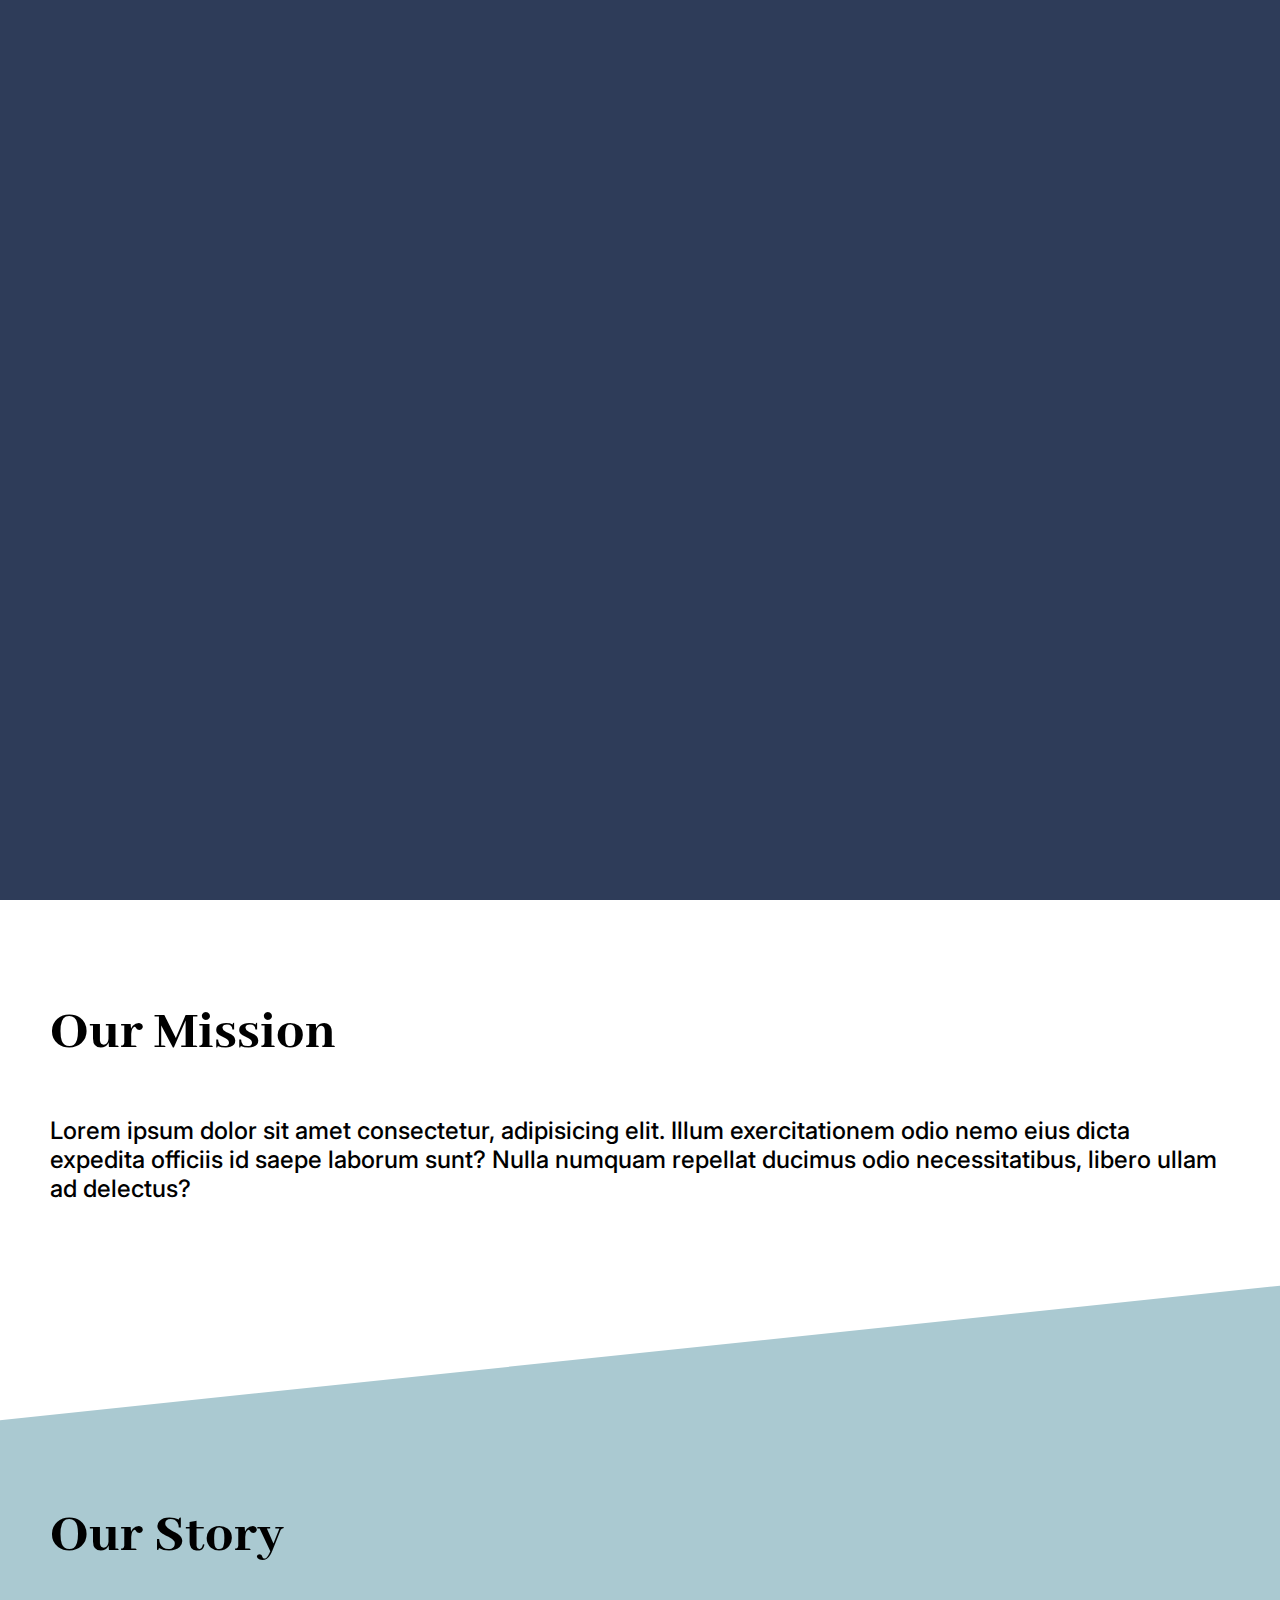
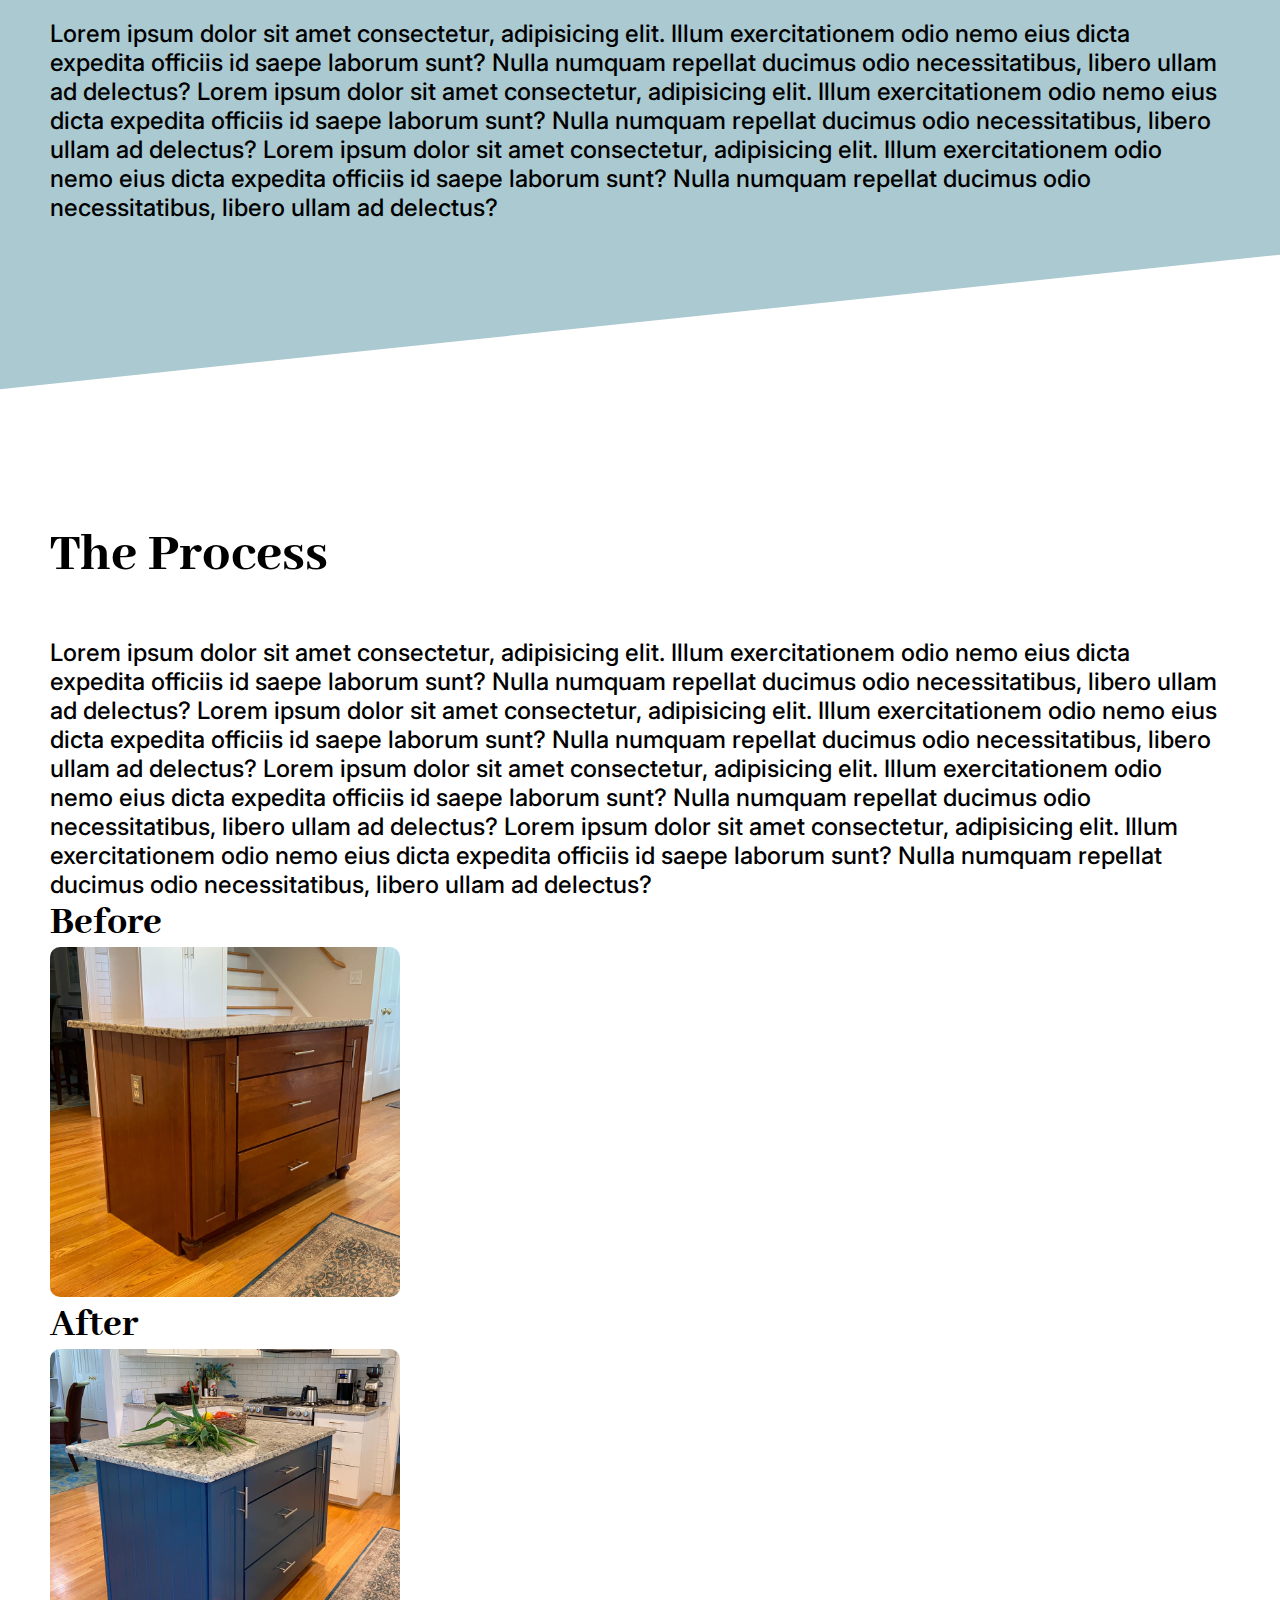
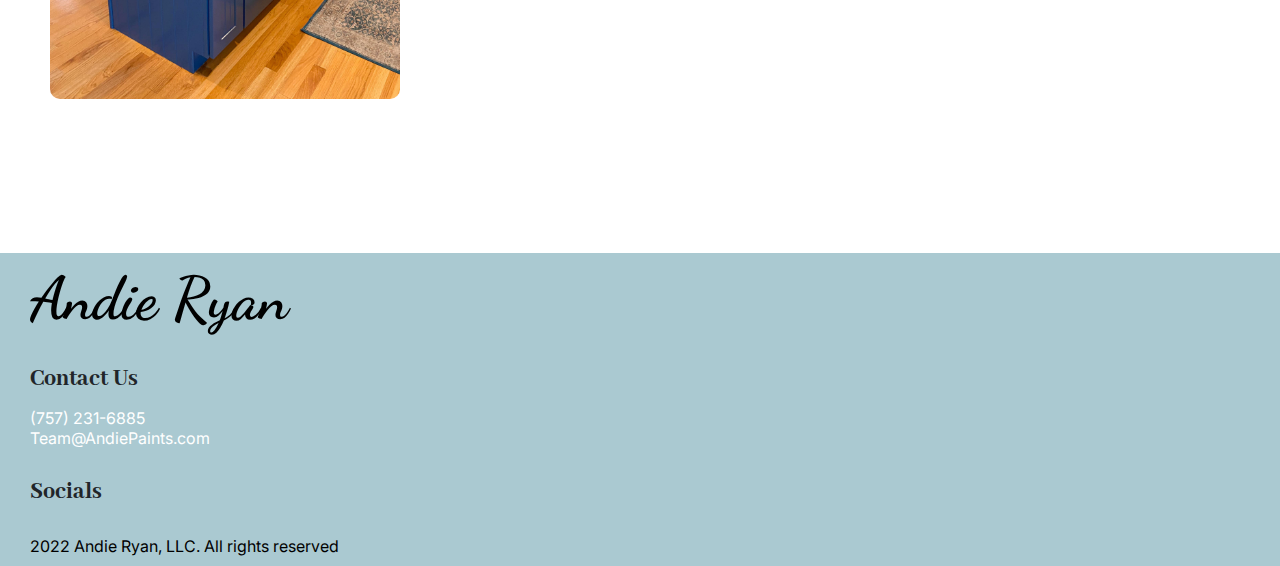
==== about.html @ f6591c2d "Fixed logo link" ====
<!DOCTYPE html>
<html lang="en">
<head>
    <meta charset="UTF-8">
    <meta http-equiv="X-UA-Compatible" content="IE=edge">
    <meta name="viewport" content="width=device-width, initial-scale=1.0">
    <link href="https://cdn.jsdelivr.net/npm/bootstrap@5.2.2/dist/css/bootstrap.min.css" rel="stylesheet" integrity="sha384-Zenh87qX5JnK2Jl0vWa8Ck2rdkQ2Bzep5IDxbcnCeuOxjzrPF/et3URy9Bv1WTRi" crossorigin="anonymous">
    <link rel="stylesheet" href="https://cdnjs.cloudflare.com/ajax/libs/font-awesome/6.2.0/css/all.min.css" integrity="sha512-xh6O/CkQoPOWDdYTDqeRdPCVd1SpvCA9XXcUnZS2FmJNp1coAFzvtCN9BmamE+4aHK8yyUHUSCcJHgXloTyT2A==" crossorigin="anonymous" referrerpolicy="no-referrer" />
    <link rel="stylesheet" href="assets/css/style.css">
    <link href="assets/css/lightbox.css" rel="stylesheet">
    <title>Andie Paints - About</title>
    <meta property="og:title" content='Andie Ryan'>
    <meta property="og:site_name" content="">
    <meta property="og:url" content='http://localhost:5500/about.html'>
    <meta property="og:description" content='Specialty Painting, Home, and Design'>
    <meta property="og:type" content='website'>
    <meta property="og:image" content="http://localhost:5500/assets/media/images/card.png">
</head>
<body data-page="about">
    <div id="banner" class="position-relative">
        <ul class="slideshow">
            <li><span></span></li>
            <li><span></span></li>
            <li><span></span></li>
            <li><span></span></li>
            <li><span></span></li>
            <li><span></span></li>
          </ul>
          <div id="header" class="d-flex flex-column">
            <nav id="navigation" class=" navbar navbar-expand-md">
                <div class="container-fluid">
                    <a id="logo" class="navbar-brand d-flex flex-column" href="index.html">
                        Andie Ryan
                    </a>
                    <button class="navbar-toggler ms-auto" type="button" data-bs-toggle="offcanvas" data-bs-target="#offcanvasNavbar" aria-controls="offcanvasNavbar">
                        <span class="navbar-toggler-icon"></span>
                    </button>
                    <div class="sidebar offcanvas offcanvas-end" tabindex="-1" id="offcanvasNavbar" aria-labelledby="offcanvasNavbarLabel">
                        <div class="offcanvas-header">
                            <h5 class="offcanvas-title" id="offcanvasNavbarLabel"></h5>
                            <button type="button" class="btn-close btn-close-white" data-bs-dismiss="offcanvas" aria-label="Close"><i class="fa-solid fa-xmark"></i></button>
                        </div>
                        <div class="offcanvas-body">
                            <ul class="navbar-nav justify-content-end flex-grow-1 pe-3 fs-5 align-items-center">
                                <li class="nav-item">
                                    <a class="nav-link "href="index.html">Home</a>
                                </li>
                                <li class="nav-item">
                                    <a class="nav-link active" aria-current="page" href="about.html">About</a>
                                </li>
                                <li class="nav-item">
                                    <a class="nav-link" href="gallery.html">Gallery</a>
                                </li>
                                <li class="nav-item">
                                    <a class="nav-link contact-email" href="mailto:team@andiepaints.com">Contact Us</a>
                                </li>
                                
                            </ul>
                        </div>
                    </div>
                </div>
            </nav> 
            <div class=" mission-container d-flex flex-column justify-content-center">
                <p id="mission" class="d-flex flex-column">
                    <span id="mission-i">Specialty</span>
                    <span id="mission-i"">Painting, Home,</span>
                    <span id="mission-i">and Design</span>
                </p>
            </div>
          </div>
    </div>
    
</body>
<section id="mission-statement">
    <h2 class="title">Our Mission</h2>
    <p class="desc">Lorem ipsum dolor sit amet consectetur, adipisicing elit. Illum exercitationem odio nemo eius dicta expedita officiis id saepe laborum sunt? Nulla numquam repellat ducimus odio necessitatibus, libero ullam ad delectus?</p>
</section>
<section id="story">
    <h2 class="title">Our Story</h2>
    <p class="desc">Lorem ipsum dolor sit amet consectetur, adipisicing elit. Illum exercitationem odio nemo eius dicta expedita officiis id saepe laborum sunt? Nulla numquam repellat ducimus odio necessitatibus, libero ullam ad delectus? Lorem ipsum dolor sit amet consectetur, adipisicing elit. Illum exercitationem odio nemo eius dicta expedita officiis id saepe laborum sunt? Nulla numquam repellat ducimus odio necessitatibus, libero ullam ad delectus? Lorem ipsum dolor sit amet consectetur, adipisicing elit. Illum exercitationem odio nemo eius dicta expedita officiis id saepe laborum sunt? Nulla numquam repellat ducimus odio necessitatibus, libero ullam ad delectus?</p>
</section>
<section id="about-process">
    <h2 class="title">The Process</h2>
    <p class="desc">Lorem ipsum dolor sit amet consectetur, adipisicing elit. Illum exercitationem odio nemo eius dicta expedita officiis id saepe laborum sunt? Nulla numquam repellat ducimus odio necessitatibus, libero ullam ad delectus? Lorem ipsum dolor sit amet consectetur, adipisicing elit. Illum exercitationem odio nemo eius dicta expedita officiis id saepe laborum sunt? Nulla numquam repellat ducimus odio necessitatibus, libero ullam ad delectus? Lorem ipsum dolor sit amet consectetur, adipisicing elit. Illum exercitationem odio nemo eius dicta expedita officiis id saepe laborum sunt? Nulla numquam repellat ducimus odio necessitatibus, libero ullam ad delectus? Lorem ipsum dolor sit amet consectetur, adipisicing elit. Illum exercitationem odio nemo eius dicta expedita officiis id saepe laborum sunt? Nulla numquam repellat ducimus odio necessitatibus, libero ullam ad delectus?</p>
    <div class="about-process d-flex justify-content-center">
        <div class="d-flex flex-column">
            <h2 class="lil-title">Before</h2>
            <a href="assets/media/images/before.jpg" data-lightbox="about-process" data-title="Before">
                <img src="assets/media/images/before.jpg" width="350">
            </a>
            
        </div>
        <div class="d-flex flex-column">
            <h2 class="lil-title">After</h2>
            <a href="assets/media/images/after.jpg" data-lightbox="about-process" data-title="After">
                <img src="assets/media/images/after.jpg" width="350">
            </a>
        </div>
    </div>
</section>

</section>
<section id="footer" class="d-flex flex-column">
    <a id="logo" class="footer-logo-mobile navbar-brand text-center" href="index.html" style="color: black; ">
        Andie Ryan
    </a>
    <div class="footer-content container-fluid d-flex flex-row justify-content-around align-items-center">
        <a id="logo" class="footer-logo navbar-brand text-center" href="index.html" style="color: black; ">
            Andie Ryan
        </a>
        <div class="d-flex flex-column w-100">
            <ul class="text-center">
            <h2 class="text-center w-100">Contact Us</h2>
            <ul class="text-center">
                <li>
                    <a href="tel:+7572316885">(757) 231-6885</a>
                </li>
                <li>
                    <a href="mailto:team@andiepaints.com">Team@AndiePaints.com</a>
                </li>
            </ul>

        </div>
        
        <div class="socials d-flex flex-column w-100">
            <h2 class="text-center">Socials</h2> 
            <ul class="justify-content-center d-flex flex-row ">
                <li>
                    <a href="https://www.facebook.com/AndiePaints"><i class="fa-brands fa-facebook-f"></i></a>
                </li>
                <li>
                    <a href="#"><i class="fa-brands fa-instagram"></i></a>
                </li>
            </ul>

        </div>
    </div>
    <p class="copyright">
        <i class="fa-regular fa-copyright"></i>
        2022 Andie Ryan, LLC. All rights reserved
    </p>    
</section>
<script src="https://cdn.jsdelivr.net/npm/@popperjs/core@2.11.6/dist/umd/popper.min.js" integrity="sha384-oBqDVmMz9ATKxIep9tiCxS/Z9fNfEXiDAYTujMAeBAsjFuCZSmKbSSUnQlmh/jp3" crossorigin="anonymous"></script>
<script src="https://cdn.jsdelivr.net/npm/bootstrap@5.2.2/dist/js/bootstrap.min.js" integrity="sha384-IDwe1+LCz02ROU9k972gdyvl+AESN10+x7tBKgc9I5HFtuNz0wWnPclzo6p9vxnk" crossorigin="anonymous"></script>
<script src="https://code.jquery.com/jquery-3.6.1.js" integrity="sha256-3zlB5s2uwoUzrXK3BT7AX3FyvojsraNFxCc2vC/7pNI=" crossorigin="anonymous"></script>
<script src="assets/js/lightbox.min.js"></script>
<script>
    lightbox.option({
      'disableScrolling': true,
      'wrapAround': true,
      'alwaysShowNavOnTouchDevices': true
    })

</script>
<script src="assets/js/script.js"></script>
</body>
</html>
---- assets/css/style.css ----
@import url('https://fonts.googleapis.com/css2?family=Dancing+Script:wght@400;500;600;700&family=Inter:wght@100;200;300;400;500;600;700;800;900&family=Abhaya+Libre:wght@400;500;600;700;800&display=swap');

@font-face {
    font-family: Afrah;
    font-weight: normal;
    src: url(../fonts/AfrahDemo.otf);
}
:root {
    --yellow: #ffcc00;
    --green: #95978B;
    --teal: #aac9d1;
    --blue: #395186;
}

* {
    font-family: Inter;
    margin: 0px;
    padding: 0px;
    box-sizing: border-box;
}

#logo {
    z-index: 1;
    font-family: 'Dancing Script';
    /* font-size: 30px; */
    font-size: 60px;
    font-weight: 800;
    color: white;
    /* background: -webkit-linear-gradient(#FFDD00, #FBB034);
    -webkit-background-clip: text;
    -webkit-text-fill-color: transparent; */
    text-decoration: none;
    margin-left: 30px;
}
#footer #logo {
    margin-left: 0;
}
#logo span {
    line-height: 2rem;
}
#navigation {
    z-index: 10000;
    transition: .5s;
}
.navbar-toggler-icon {
    z-index: 1000;
    color: white;
    background-image: none;
}
.navbar .btn-close {
    background-image: none;
    font-size: 30px;
    position: relative;
    color: #212529;
    z-index: 10000;
}
.btn-close i {
    color: #212529 !important;
}
.btn-close,
.btn-close:focus,
.btn-close:active,
.navbar-toggler,
.navbar-toggler:focus,
.navbar-toggler:active,
.navbar-toggler-icon:focus {
    outline: none !important;
    box-shadow: none !important;
    border: none !important;
}
.navbar-toggler-icon::before {
    font-family: FontAwesome;
    font-size: 30px;
    content: "\f0c9";

}
#home-header {
    z-index: -1;
}
#navigation .nav-link {
    color:white;
    font-size: 1.5rem;
    font-weight: 600;
    flex: 0 1 auto;
}
.nav-link:hover {
    color: var(--teal) !important;
}
body.sticky #navigation {
    position: fixed;
    width: 100%;
    background: white;
    text-align: left;
    padding-left: 20px;
    transition: .5s;
    border-bottom: 5px solid var(--green);
    
 }
body.sticky #logo {
    font-size: 40px;
    color: #212529;
}
body.sticky .nav-link {
    color:#212529 !important;
}
.contact-email {
    /* margin-left: 1rem;
    border-radius: ;
    border: 2px solid var(--yellow);
    border-color: var(--yellow);
    font-size: 1.2rem !important;
    padding: .5rem;
    padding-right: 1rem !important;
    padding-left: 1rem !important; */
    /* color: var(--blue) !important; */

}
/* .contact-email:hover {
    background-color: var(--yellow);
    color: white;
} */
#banner {
    top: 0;
    background: center no-repeat rgb(218, 165, 32) url("../media/images/header.jpg"); 
    background-size: cover;
    height: 100vh;
    width: 100%;
    z-index: 999;
}
.slideshow {
    position: absolute;
    width: 100%;
    height: 100vh;
    top: 0px;
    left: 0px;
    z-index: 0;
    background-color: var(--blue);
    overflow: hidden;
}
.slideshow li span {
    width: 100%;
    height: 100%;
    position: absolute;
    top: 0px;
    left: 0px;
    color: transparent;
    background-size: cover;
    background-position: 50% 50%;
    background-repeat: none;
    opacity: 0;
    z-index: 0;
	-webkit-backface-visibility: hidden;
    -webkit-animation: imageAnimation 36s linear infinite 0s;
    -moz-animation: imageAnimation 36s linear infinite 0s;
    -o-animation: imageAnimation 36s linear infinite 0s;
    -ms-animation: imageAnimation 36s linear infinite 0s;
    animation: imageAnimation 36s linear infinite 0s;
}
.slideshow li:nth-child(1) span { background-image: url("../media/images/P1060976.jpg") }
.slideshow li:nth-child(2) span {
    background-image: url("../media/images/23A81DF0-2DC1-420C-B03F-91EE2431D92E.jpg");
    -webkit-animation-delay: 6.25s;
    -moz-animation-delay: 6.25s;
    -o-animation-delay: 6.25s;
    -ms-animation-delay: 6.25s;
    animation-delay: 6.25s;
}
.slideshow li:nth-child(3) span {
    background-image: url('../media/images/img_3802.jpg');
    -webkit-animation-delay: 12.5s;
    -moz-animation-delay: 12.5s;
    -o-animation-delay: 12.5s;
    -ms-animation-delay: 12.5s;
    animation-delay: 12.5s;
}
.slideshow li:nth-child(4) span {
    background-image: url("../media/images/IMG_3865.jpg");
    -webkit-animation-delay: 18.75s;
    -moz-animation-delay: 18.75s;
    -o-animation-delay: 18.75s;
    -ms-animation-delay: 18.75s;
    animation-delay: 18.75s;
}
/* Animation for the slideshow images */
@-webkit-keyframes imageAnimation { 
	0% {
	    opacity: 0;
	    -webkit-animation-timing-function: ease-in;
	}
	8% {
	    opacity: 1;
	    -webkit-transform: scale(1.05);
	    -webkit-animation-timing-function: ease-out;
	}
	17% {
	    opacity: 1;
	    -webkit-transform: scale(1.1);
	}
	25% {
	    opacity: 0;
	    -webkit-transform: scale(1.1);
	}
    75% {
        opacity: 1;
	    -webkit-transform: scale(1.1);
    }
	100% { opacity: 0 }
}
@-moz-keyframes imageAnimation { 
	0% {
	    opacity: 0;
	    -moz-animation-timing-function: ease-in;
	}
	8% {
	    opacity: 1;
	    -moz-transform: scale(1.05);
	    -moz-animation-timing-function: ease-out;
	}
	17% {
	    opacity: 1;
	    -moz-transform: scale(1.1);
	}
	25% {
	    opacity: 0;
	    -moz-transform: scale(1.1);
	}
    75% {
        opacity: 1;
	    -moz-transform: scale(1.1);
    }
	100% { opacity: 0 }
}
@-o-keyframes imageAnimation { 
	0% {
	    opacity: 0;
	    -o-animation-timing-function: ease-in;
	}
	8% {
	    opacity: 1;
	    -o-transform: scale(1.05);
	    -o-animation-timing-function: ease-out;
	}
	17% {
	    opacity: 1;
	    -o-transform: scale(1.1);
	}
	25% {
	    opacity: 0;
	    -o-transform: scale(1.1);
	}
    75% {
        opacity: 1;
	    -o-transform: scale(1.1);
    }
	100% { opacity: 0 }
}
@-ms-keyframes imageAnimation { 
	0% {
	    opacity: 0;
	    -ms-animation-timing-function: ease-in;
	}
	8% {
	    opacity: 1;
	    -ms-transform: scale(1.05);
	    -ms-animation-timing-function: ease-out;
	}
	17% {
	    opacity: 1;
	    -ms-transform: scale(1.1);
	}
	25% {
	    opacity: 0;
	    -ms-transform: scale(1.1);
	}
    75% {
        opacity: 1;
	    -ms-transform: scale(1.1);
    }
	100% { opacity: 0 }
}
@keyframes imageAnimation { 
	0% {
	    opacity: 0;
	    animation-timing-function: ease-in;
	}
	8% {
	    opacity: 1;
	    transform: scale(1.05);
	    animation-timing-function: ease-out;
	}
	17% {
	    opacity: 1;
	    transform: scale(1.1);
	}
	25% {
	    opacity: 1;
	    transform: scale(1.1);
	}
    75% {
        opacity: 1;
	    transform: scale(1.1);
    }
	100% { opacity: 0 }
}
#banner:after {
    z-index: 1;
    content: '';
    width: 100%;
    position: absolute;
    top: 0;
    left: 0;
    right: 0;
    bottom: 0;
    background: #21252779;
}
#header {
    height: 100vh;
}
.sidebar {
    width: 100px;
}
.mission-container {
    flex: 1 1 auto;

}
#mission {
    z-index: 999;
    color: white;
    font-size: 55px;
    font-family: "Abhaya Libre";
    font-weight: 600;
    text-transform: uppercase;
    margin-left: 50px;
    /* margin-top: 150px; */
}
#mission-i {
    font-style: oblique;
    font-family: "Abhaya Libre";
    line-height: .9;
    z-index: 999;
}
.process-video {
    height: 450px;
}
#gallerypage {
    z-index: 998;
    padding: 100px 50px;
    margin-top: 50px;
    margin-bottom: 50px;
    flex-direction: column;
    transform: skewY(-6deg);
    background-color: var(--yellow);
    width: 100%;
}
#gallerypage #gallery, #gallerypage .title {
    transform: skewY(6deg)
}
#home-process {
    /* padding: 50px; */
    z-index: 998;
    padding: 100px 50px;
    margin-top: 50px;
    margin-bottom: 50px;
    flex-direction: column;
    transform: skewY(-6deg);
    background-color: var(--blue);
    width: 100%;
}
.home-process {
    transform: skewY(6deg);
    color: white;
    
}
#home-process .title, #about .title, #home-gallery .title, #testimonials .title, #gallerypage .title, #about-page .title, #about-process .title, #mission-statement .title, #story .title{
    margin-bottom: 50px;
    margin-top: 50px;
    font-family: "Abhaya Libre";
    font-weight: 800;
    font-size: 3.5rem;
}
.desc {
    font-size: 1.5rem;
}
.lil-title {
    font-size: 2.5rem;
}
#mission-statement {
    z-index: 998;
    width: 100%;
    padding: 100px 50px;
    flex-direction: column;
    /* margin-top: 50px; */
    margin-bottom: 50px;
    /* transform: skewY(6deg);
    background-color: var(--teal); */

}
#mission-statement .title {
    margin-top: 0;
}
#story {
    z-index: 998;
    width: 100%;
    padding: 100px 50px;
    flex-direction: column;
    margin-top: 50px;
    margin-bottom: 50px;
    transform: skewY(-6deg);
    background-color: var(--teal);
}
#story > * {
    transform: skewY(6deg);
}
#about-process {
    z-index: 998;
    width: 100%;
    padding: 100px 50px;
    flex-direction: row;
    margin-top: 50px;
    margin-bottom: 50px;
    /* transform: skewY(-6deg);
    background-color: var(--teal); */

}
#about {
    z-index: 998;
    width: 100%;
    padding: 100px 50px;
    flex-direction: column;
    margin-top: 50px;
    margin-bottom: 50px;
    transform: skewY(-6deg);
    background-color: var(--yellow);
}
#about .title, #about .content {
    transform: skewY(6deg);
}
#about .desc {
    word-wrap: normal;
    flex-wrap: wrap;
}
#about-left {
    flex: 1;

}
#about .content, #home-process .content {
    align-items: center;
}
#about-left, #process-left {
    border-radius: .2rem;
}
#about-right, #process-right {
    flex: 2;
    text-align: center;
    font-weight: 700;
    font-size: 1.5rem;
    width: 50%;
    margin: 0 50px;
}
#process-right {
    width: 100%;
}
#process-right a {
    margin-top: 30px;
}
#process-btn {
    padding: 15px 20px;
    font-weight: 700;
    font-size: 1.2rem;
    border: 2px solid white;
    /* background-color: #FFD75B; */
    background-color: unset;
    color: white;
}
#process-btn:hover {
    background-color: white;
    color: var(--blue);
}
/* .title  {
    font-size: 40px;
    font-weight: 900;
} */
.desc {
    font-weight: 500;

}
#home-gallery {
    width: 100%;
    padding: 100px 50px;
    margin-top: 50px;
    margin-bottom: 50px;

}
#about-page {
    z-index: 998;
    width: 100%;
    /* padding: 100px 50px; */
    padding: 0 50px;
    flex-direction: column;
    margin-top: 50px;
    margin-bottom: 50px;
    /* transform: skewY(-6deg); */
    /* background-color: var(--yellow); */
}
#about-page .desc {
    font-size: 1.2rem;
    word-wrap: normal;
    flex-wrap: wrap;
}
#about-page .title {
    margin-bottom: 15px;
}
.about-process h2 {
    font-family: "abhaya libre";
    font-weight: 900;
}
.about-process img {
    border-radius: 10px;
}
.about-process {
    flex-wrap: wrap;
    gap: 10px;
}
#gallery {
    display: flex;
    flex-wrap: wrap;
    justify-content: center;
    gap: 10px;

}
#navigation .active {
    color: var(--teal) !important;
    font-style: italic;
}
[data-page="home"] #gallery > li {
    flex-basis: 300px; /*width: 350px;*/
    position: relative;
}
[data-page="home"] #gallery li img {
    object-fit: cover;
    max-width: 90%;
    height: auto;
    vertical-align: middle;
    border-radius: 10px;
}
[data-page="gallery"] #gallery > li {
    flex-basis: 300px;
    position: relative;
}

[data-page="gallery"] #gallery li img {
    object-fit: cover;
    max-width: 100%;
    height: auto;
    vertical-align: middle;
    border-radius: 10px;
}
#testimonials {
    width: 100%;
    padding: 100px 50px;
    margin-top: 50px;
    /* margin-bottom: 50px; */

}
#quotes {
    display: flex;
    flex-wrap: wrap;
    flex-direction: column;
    justify-content: center;
    gap: 10px;

}
#quotes > li {
    position: relative;
    padding: 10px;
}
#quotes .quote {
    font-family: "Abhaya Libre";
    font-size: 25px;
    font-weight: bold;
}
#quotes .author {
    font-style: italic;
    font-weight: 500;
    font-size: 18px;
    color: var(--green);
}
#contactus {
    margin-top: 50px;
}
#contactus-btn {
    margin: 30px 0
}
.gallery-btn {
    color: white;
    font-size: 40px;
    font-weight: 700;
    background-color: gray;
    width: 100%;
}
#footer {
    z-index: 999;
    /* border-top: 5px solid var(--yellow); */
    background-color: var(--teal);
    width: 100%;
    padding: 10px 30px;
    position: relative;
    /* margin-top: 50px; */
}
ul {
    list-style-type: none;
    padding-left: unset;
}
#footer #logo{
    font-size: 60px;
}
#footer a {
    text-decoration: none;
    color: white;
}
#footer h2 {
    margin-top: 30px;
    padding-bottom: 15px;
    font-family: "Abhaya Libre";
    font-weight: 800;
    color: #212529;
}
#footer a  i {
    font-size: 1.7em;
}
#footer a .fa-facebook-f {
    /* color: #4267B2; */
}
#footer .copyright {
    text-align: start;
    padding-top: 15px;
    margin-bottom: 0;
}
#footer li:hover {
    text-decoration: underline;
}
#footer ul {
    margin-bottom: 0;
}
.footer-logo-mobile {
    display: none;
}
.socials li:nth-child(2) {
    margin-left: 15px;
}
#footer .copyright i {
    font-size: .85rem;
}
.images {
    --bs-gutter-y: 1.5rem;
}

.modal {
    display: none;
    position: fixed;
    z-index: 1001;
    /* padding-top: 100px; */
    left: 0;
    top: 0;
    width: 100vw;
    height: 100vh;
    background-color: black;
}
.modal-content {
    position: relative;
    background-color: #fefefe;
    margin: auto;
    padding: 0;
    height: fit-content;
    max-width: 1200px;
}
.modal-content img {
}
.close {
    color: white;
    position: absolute;
    top: 10px;
    right: 25px;
    font-size: 35px;
    font-weight: bold;
  }
  
.close:hover,
.close:focus {
    color: #999;
    text-decoration: none;
    cursor: pointer;
}
.caption-container {
    text-align: center;
    background-color: black;
    padding: 2px 16px;
    color: white;
  }
.lightbox .lb-image {
    border-color: var(--green) !important;
}
@media (max-width: 767px) {
    .navbar-nav {
        align-items: center !important;
    }
    .sidebar {
        max-width: 80%;
    }
    .navbar-nav .contact-email {
        margin-left: 0;
    }
    #logo {
        font-size: 3rem;
    }
    body.sticky .nav-link {
        color: #212529 !important;
    }
    .nav-link {
        color: #212529 !important;
    }
    
    .sticky .navbar-toggler-icon::before {
        color: #212529;
    }
    #process-left {
        display: none;
    }
    #about .title, #home-process .title, #home-gallery .title, #gallerypage .title, #testimonials .title, #about-process .title {
        font-size: 40px;
        margin-top: 25px;
        margin-bottom: 25px;
    }
    #about, #home-process, #home-gallery, #testimonials {
        padding: 50px 25px;
    }
    #about .content{
    }
    #about p {
        font-size: .8rem;
        text-align: center;
        margin: 0 20px;
    }
    #about img {
        width: 150px;
    }
    #gallery img {
        margin-bottom: 30px;
    }
    #gallery-btn {
        height:none;
    }
    #mission {
        font-size: 2.5rem;
    }
    #process-right {
        margin: 0;
    }
    #home-process .desc {
        font-size: 1rem;
    }
    #process-btn {
        font-size: 1rem;
    }
    #quotes .quote {
        font-size: 20px;
    }
    #footer #logo {
        font-size: 45px;
    }
    .footer-logo-mobile {
        display: unset;
    }
    .footer-logo {
        display: none;
    }
    .socials a {
        font-size: 16px;
    }
}
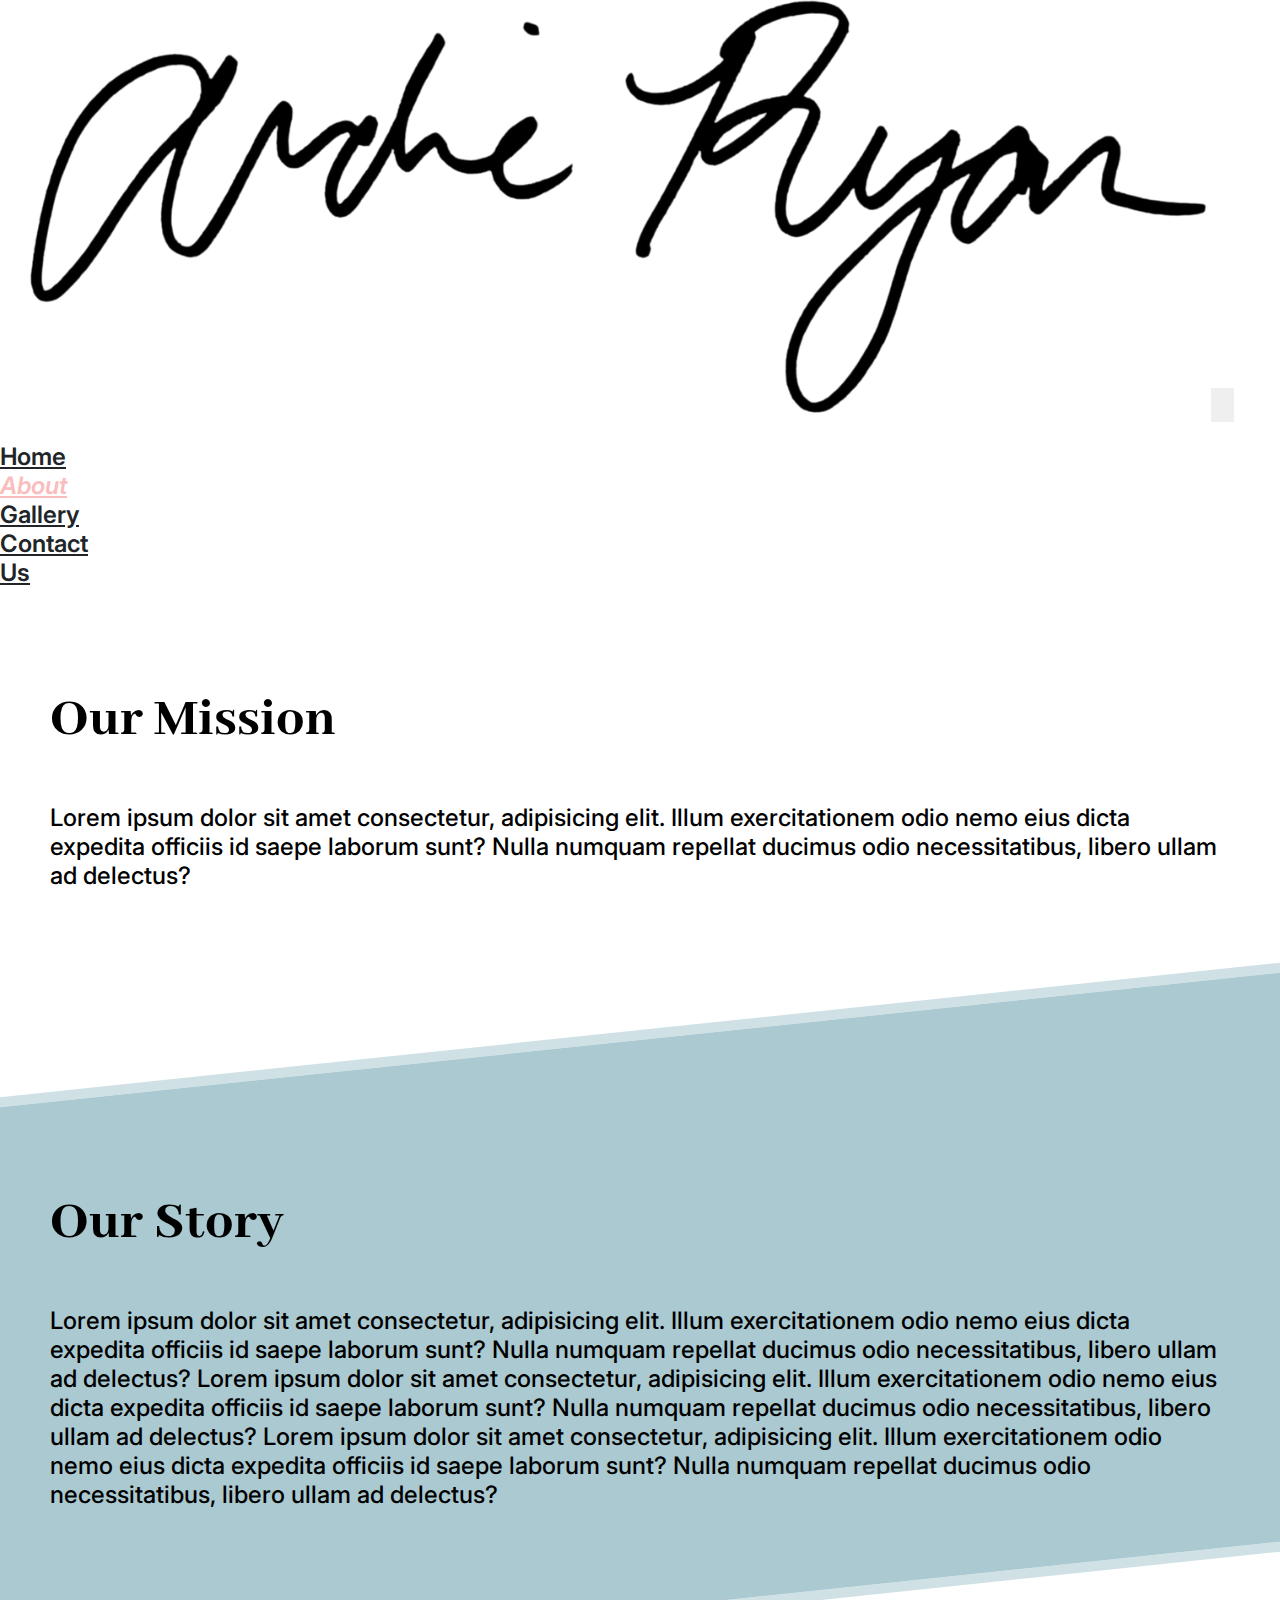
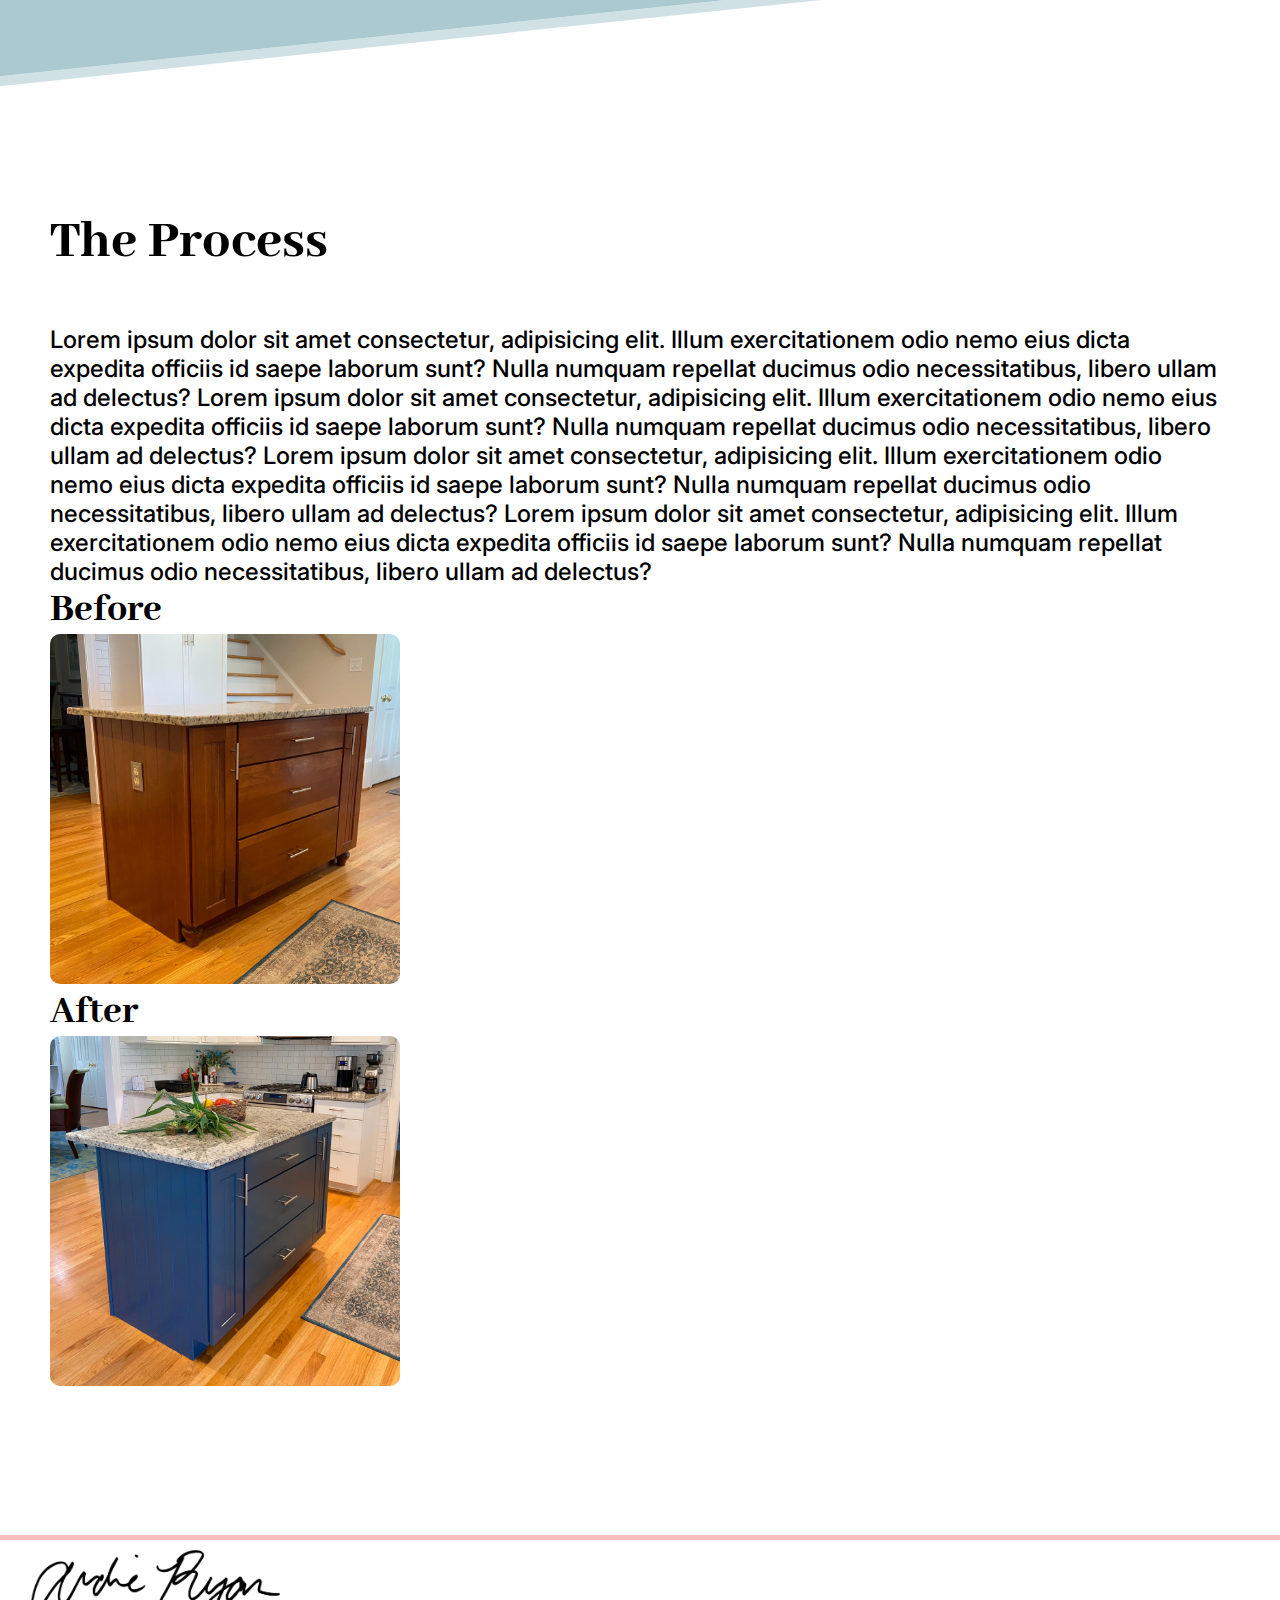
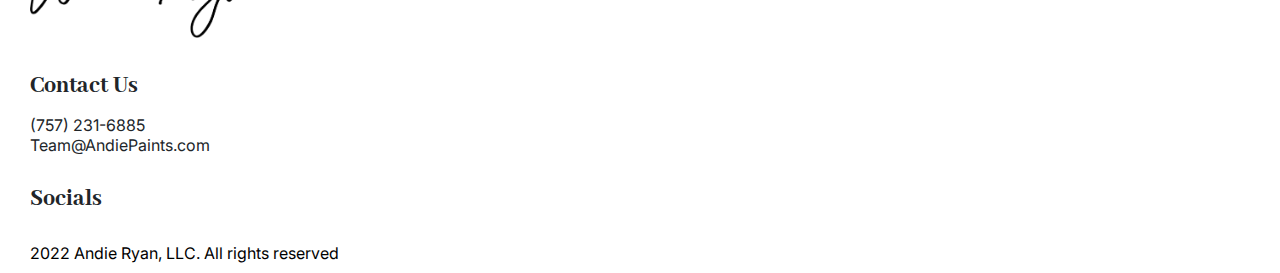
==== commit e0709c5f: "Home page rewrite" ====
--- a/about.html
+++ b/about.html
@@ -11,26 +11,18 @@
     <title>Andie Paints - About</title>
     <meta property="og:title" content='Andie Ryan'>
     <meta property="og:site_name" content="">
-    <meta property="og:url" content='http://localhost:5500/about.html'>
+    <meta property="og:url" content='https://andiepaints.com/about.html'>
     <meta property="og:description" content='Specialty Painting, Home, and Design'>
     <meta property="og:type" content='website'>
-    <meta property="og:image" content="http://localhost:5500/assets/media/images/card.png">
+    <meta property="og:image" content="https://andiepaints.com/assets/media/images/card.png">
 </head>
 <body data-page="about">
-    <div id="banner" class="position-relative">
-        <ul class="slideshow">
-            <li><span></span></li>
-            <li><span></span></li>
-            <li><span></span></li>
-            <li><span></span></li>
-            <li><span></span></li>
-            <li><span></span></li>
-          </ul>
+    <div>
           <div id="header" class="d-flex flex-column">
             <nav id="navigation" class=" navbar navbar-expand-md">
                 <div class="container-fluid">
                     <a id="logo" class="navbar-brand d-flex flex-column" href="index.html">
-                        Andie Ryan
+                        <img src="/assets/media/images/LogoBlack.png" alt="." class="logo-img">
                     </a>
                     <button class="navbar-toggler ms-auto" type="button" data-bs-toggle="offcanvas" data-bs-target="#offcanvasNavbar" aria-controls="offcanvasNavbar">
                         <span class="navbar-toggler-icon"></span>
@@ -59,14 +51,7 @@
                         </div>
                     </div>
                 </div>
-            </nav> 
-            <div class=" mission-container d-flex flex-column justify-content-center">
-                <p id="mission" class="d-flex flex-column">
-                    <span id="mission-i">Specialty</span>
-                    <span id="mission-i"">Painting, Home,</span>
-                    <span id="mission-i">and Design</span>
-                </p>
-            </div>
+            </nav>
           </div>
     </div>
     
@@ -102,11 +87,11 @@
 </section>
 <section id="footer" class="d-flex flex-column">
     <a id="logo" class="footer-logo-mobile navbar-brand text-center" href="index.html" style="color: black; ">
-        Andie Ryan
+        <img src="/assets/media/images/LogoBlack.png" alt="" class="logo-img">
     </a>
     <div class="footer-content container-fluid d-flex flex-row justify-content-around align-items-center">
         <a id="logo" class="footer-logo navbar-brand text-center" href="index.html" style="color: black; ">
-            Andie Ryan
+            <img src="/assets/media/images/LogoBlack.png" alt="" class="logo-img">
         </a>
         <div class="d-flex flex-column w-100">
             <ul class="text-center">
--- a/assets/css/style.css
+++ b/assets/css/style.css
@@ -6,13 +6,15 @@
     font-weight: normal;
     src: url(../fonts/AfrahDemo.otf);
 }
+.grecaptcha-badge { visibility: hidden; }
 :root {
     --yellow: #ffcc00;
     --green: #95978B;
     --teal: #aac9d1;
     --blue: #395186;
-}
-
+    --lightpink: #FFECEC;
+    --pink: #FABDBD;
+}
 * {
     font-family: Inter;
     margin: 0px;
@@ -24,7 +26,7 @@
     z-index: 1;
     font-family: 'Dancing Script';
     /* font-size: 30px; */
-    font-size: 60px;
+    /* font-size: 60px; */
     font-weight: 800;
     color: white;
     /* background: -webkit-linear-gradient(#FFDD00, #FBB034);
@@ -32,9 +34,30 @@
     -webkit-text-fill-color: transparent; */
     text-decoration: none;
     margin-left: 30px;
+    width: 200px;
 }
 #footer #logo {
     margin-left: 0;
+}
+#contact-form {
+    background-color: var(--lightpink);
+    padding: 33px;
+    border-radius: 8px;
+    display: flex;
+    flex-direction: column;
+    width: 700px;
+}
+#contact-form fieldset {
+    display: flex;
+    flex-direction: column;
+}
+.btn-submit .btn{
+    background-color: white;
+    color: #212529;
+    font-weight: bold;
+}
+.footer-logo .logo-img {
+    width: 250px;
 }
 #logo span {
     line-height: 2rem;
@@ -78,14 +101,20 @@
 #home-header {
     z-index: -1;
 }
+[data-page="home"] #navigation .nav-link {
+    color: white;
+}
 #navigation .nav-link {
-    color:white;
+    color:#212529;
     font-size: 1.5rem;
     font-weight: 600;
     flex: 0 1 auto;
 }
 .nav-link:hover {
-    color: var(--teal) !important;
+    color: var(--pink) !important;
+}
+[data-page="home"] .nav-link:hover {
+    color: var(--teal) !important
 }
 body.sticky #navigation {
     position: fixed;
@@ -94,12 +123,11 @@
     text-align: left;
     padding-left: 20px;
     transition: .5s;
-    border-bottom: 5px solid var(--green);
+    border-bottom: 5px solid var(--lightpink);
     
  }
-body.sticky #logo {
-    font-size: 40px;
-    color: #212529;
+[data-page="home"].sticky .logo-img {
+    filter: invert(1)
 }
 body.sticky .nav-link {
     color:#212529 !important;
@@ -128,6 +156,13 @@
     width: 100%;
     z-index: 999;
 }
+[data-page="gallery"] #banner, [data-page="about"] #banner {
+    background: unset;
+    height: unset;
+}
+[data-page="gallery"] #header, [data-page="about"] #header {
+    height: unset;
+}
 .slideshow {
     position: absolute;
     width: 100%;
@@ -135,7 +170,7 @@
     top: 0px;
     left: 0px;
     z-index: 0;
-    background-color: var(--blue);
+    background-color: var(--yellow);
     overflow: hidden;
 }
 .slideshow li span {
@@ -351,6 +386,7 @@
     flex-direction: column;
     transform: skewY(-6deg);
     background-color: var(--yellow);
+    outline: 10px solid rgba(255, 204, 0, 0.5);
     width: 100%;
 }
 #gallerypage #gallery, #gallerypage .title {
@@ -372,7 +408,7 @@
     color: white;
     
 }
-#home-process .title, #about .title, #home-gallery .title, #testimonials .title, #gallerypage .title, #about-page .title, #about-process .title, #mission-statement .title, #story .title{
+#home-process .title, #about .title, #home-gallery .title, #testimonials .title, #gallerypage .title, #about-page .title, #about-process .title, #mission-statement .title, #story .title, #contact-us .title{
     margin-bottom: 50px;
     margin-top: 50px;
     font-family: "Abhaya Libre";
@@ -408,6 +444,8 @@
     margin-bottom: 50px;
     transform: skewY(-6deg);
     background-color: var(--teal);
+    outline: 10px solid rgba(170, 201, 209, .55);
+
 }
 #story > * {
     transform: skewY(6deg);
@@ -421,7 +459,6 @@
     margin-bottom: 50px;
     /* transform: skewY(-6deg);
     background-color: var(--teal); */
-
 }
 #about {
     z-index: 998;
@@ -432,6 +469,9 @@
     margin-bottom: 50px;
     transform: skewY(-6deg);
     background-color: var(--yellow);
+    /* border-top: 10px solid ; */
+    outline: 10px solid rgba(255, 204, 0, 0.5);
+
 }
 #about .title, #about .content {
     transform: skewY(6deg);
@@ -530,7 +570,7 @@
 
 }
 #navigation .active {
-    color: var(--teal) !important;
+    color: var(--pink) !important;
     font-style: italic;
 }
 [data-page="home"] #gallery > li {
@@ -559,10 +599,95 @@
 #testimonials {
     width: 100%;
     padding: 100px 50px;
-    margin-top: 50px;
+    background-color: var(--teal);
+    outline: 10px solid rgba(170, 201, 209, .55);
+    transform: skewY(-6deg);
+    /* margin-top: 50px; */
     /* margin-bottom: 50px; */
 
 }
+#testimonials .title {
+    transform: skewY(6deg);
+    
+}
+.testimonial {
+    transform: skewY(6deg);
+    position: relative;
+    display: flex;
+    /* max-width: 900px; */
+    width: 100%;
+    padding: 50px 0;
+    overflow: hidden;
+}
+.testimonial .image {
+    height: 170px;
+    width: 170px;
+    object-fit: cover;
+    border-radius: 50%;
+  }
+  .testimonial .slide {
+    display: flex;
+    align-items: center;
+    justify-content: center;
+    flex-direction: column;
+    row-gap: 30px;
+    height: 100%;
+    width: 100%;
+  }
+  .slide p {
+    text-align: center;
+    padding: 0 160px;
+    font-size: 18px;
+    font-weight: 400;
+    color: #212529;
+    font-weight: 500;
+  }
+  .slide .quote-icon {
+    font-size: 30px;
+    color: var(--blue);
+  }
+  .slide .details {
+    display: flex;
+    flex-direction: column;
+    align-items: center;
+  }
+  .details .name {
+    font-size: 16px;
+    font-weight: 600;
+    color: #212529;
+  }
+  /* swiper button css */
+  .nav-btn {
+    height: 40px;
+    width: 40px;
+    transform: translateY(30px);
+    transition: 0.2s;
+  }
+  .nav-btn::after,
+  .nav-btn::before {
+    font-size: 40px;
+    color: var(--blue);
+  }
+  .nav-btn:hover::after,
+  .nav-btn:hover::before {
+    opacity: 75%;
+  }
+  .swiper-pagination-bullet {
+    background-color: rgba(0, 0, 0, 0.8);
+  }
+  .swiper-pagination-bullet-active {
+    background-color: var(--blue);
+  }
+  @media screen and (max-width: 768px) {
+    .slide p {
+      padding: 0 20px;
+    }
+    .nav-btn {
+      display: none;
+    }
+  }
+  
+
 #quotes {
     display: flex;
     flex-wrap: wrap;
@@ -582,9 +707,9 @@
 }
 #quotes .author {
     font-style: italic;
-    font-weight: 500;
+    font-weight: 600;
     font-size: 18px;
-    color: var(--green);
+    color: var(--teal);
 }
 #contactus {
     margin-top: 50px;
@@ -599,10 +724,24 @@
     background-color: gray;
     width: 100%;
 }
+#contact-us {
+    z-index: 998;
+    width: 100%;
+    padding: 100px 50px;
+    flex-direction: column;
+    margin-top: 50px;
+    margin-bottom: 50px;
+    justify-content: center;
+
+}
+#contact-us .content {
+    justify-content: center;
+}
 #footer {
     z-index: 999;
     /* border-top: 5px solid var(--yellow); */
-    background-color: var(--teal);
+    background-color: white;
+    outline: 5px solid var(--pink);
     width: 100%;
     padding: 10px 30px;
     position: relative;
@@ -612,12 +751,12 @@
     list-style-type: none;
     padding-left: unset;
 }
-#footer #logo{
-    font-size: 60px;
+#footer #logo-img{
+    width: 100px;
 }
 #footer a {
     text-decoration: none;
-    color: white;
+    color: #212529;
 }
 #footer h2 {
     margin-top: 30px;
@@ -699,7 +838,7 @@
     color: white;
   }
 .lightbox .lb-image {
-    border-color: var(--green) !important;
+    border-color: white !important;
 }
 @media (max-width: 767px) {
     .navbar-nav {
@@ -712,7 +851,7 @@
         margin-left: 0;
     }
     #logo {
-        font-size: 3rem;
+        width: 200px;
     }
     body.sticky .nav-link {
         color: #212529 !important;
@@ -727,12 +866,12 @@
     #process-left {
         display: none;
     }
-    #about .title, #home-process .title, #home-gallery .title, #gallerypage .title, #testimonials .title, #about-process .title {
+    #about .title, #home-process .title, #home-gallery .title, #gallerypage .title, #testimonials .title, #about-process .title, #contact-us .title {
         font-size: 40px;
         margin-top: 25px;
         margin-bottom: 25px;
     }
-    #about, #home-process, #home-gallery, #testimonials {
+    #about, #home-process, #home-gallery, #testimonials, #contact-us {
         padding: 50px 25px;
     }
     #about .content{
@@ -767,7 +906,13 @@
         font-size: 20px;
     }
     #footer #logo {
-        font-size: 45px;
+        margin-left: auto;
+        margin-right: auto;
+        align-items: center;
+        justify-content: center;
+    }
+    #footer .logo-img {
+        width: 200px;
     }
     .footer-logo-mobile {
         display: unset;
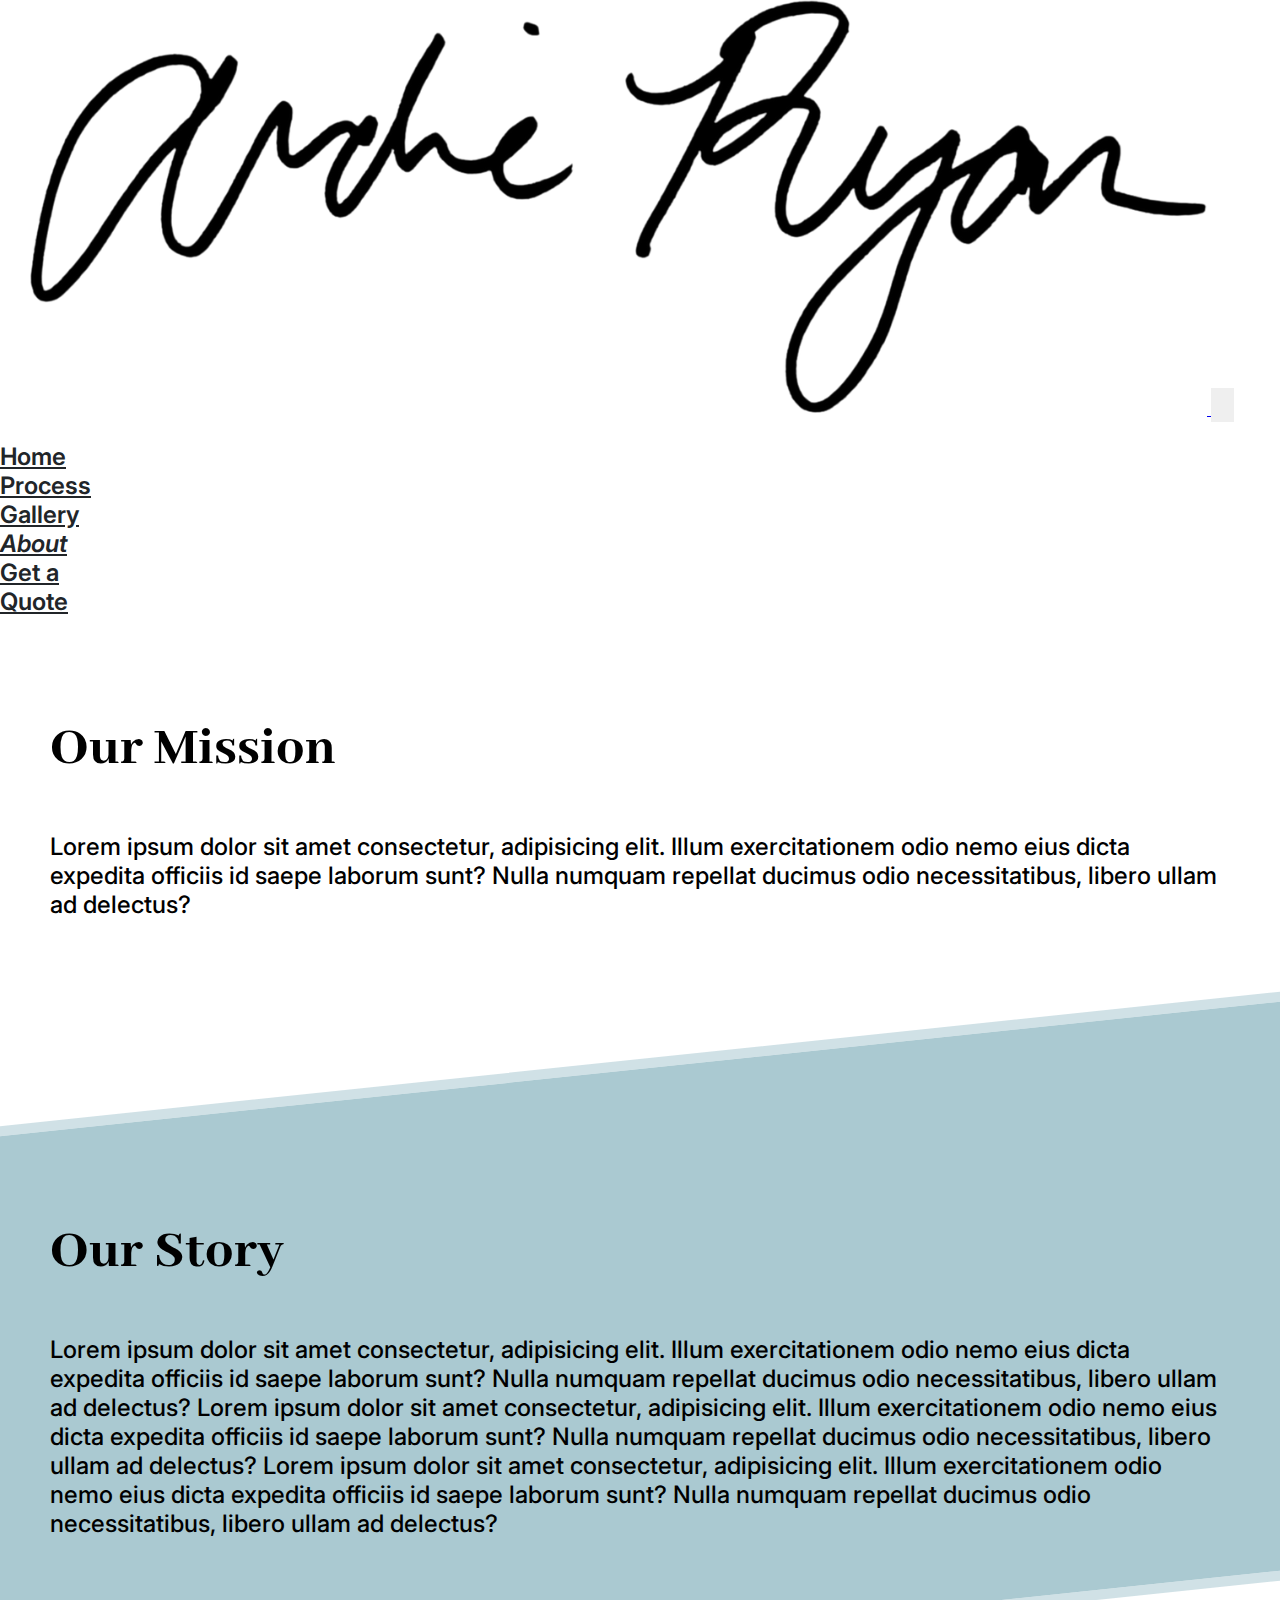
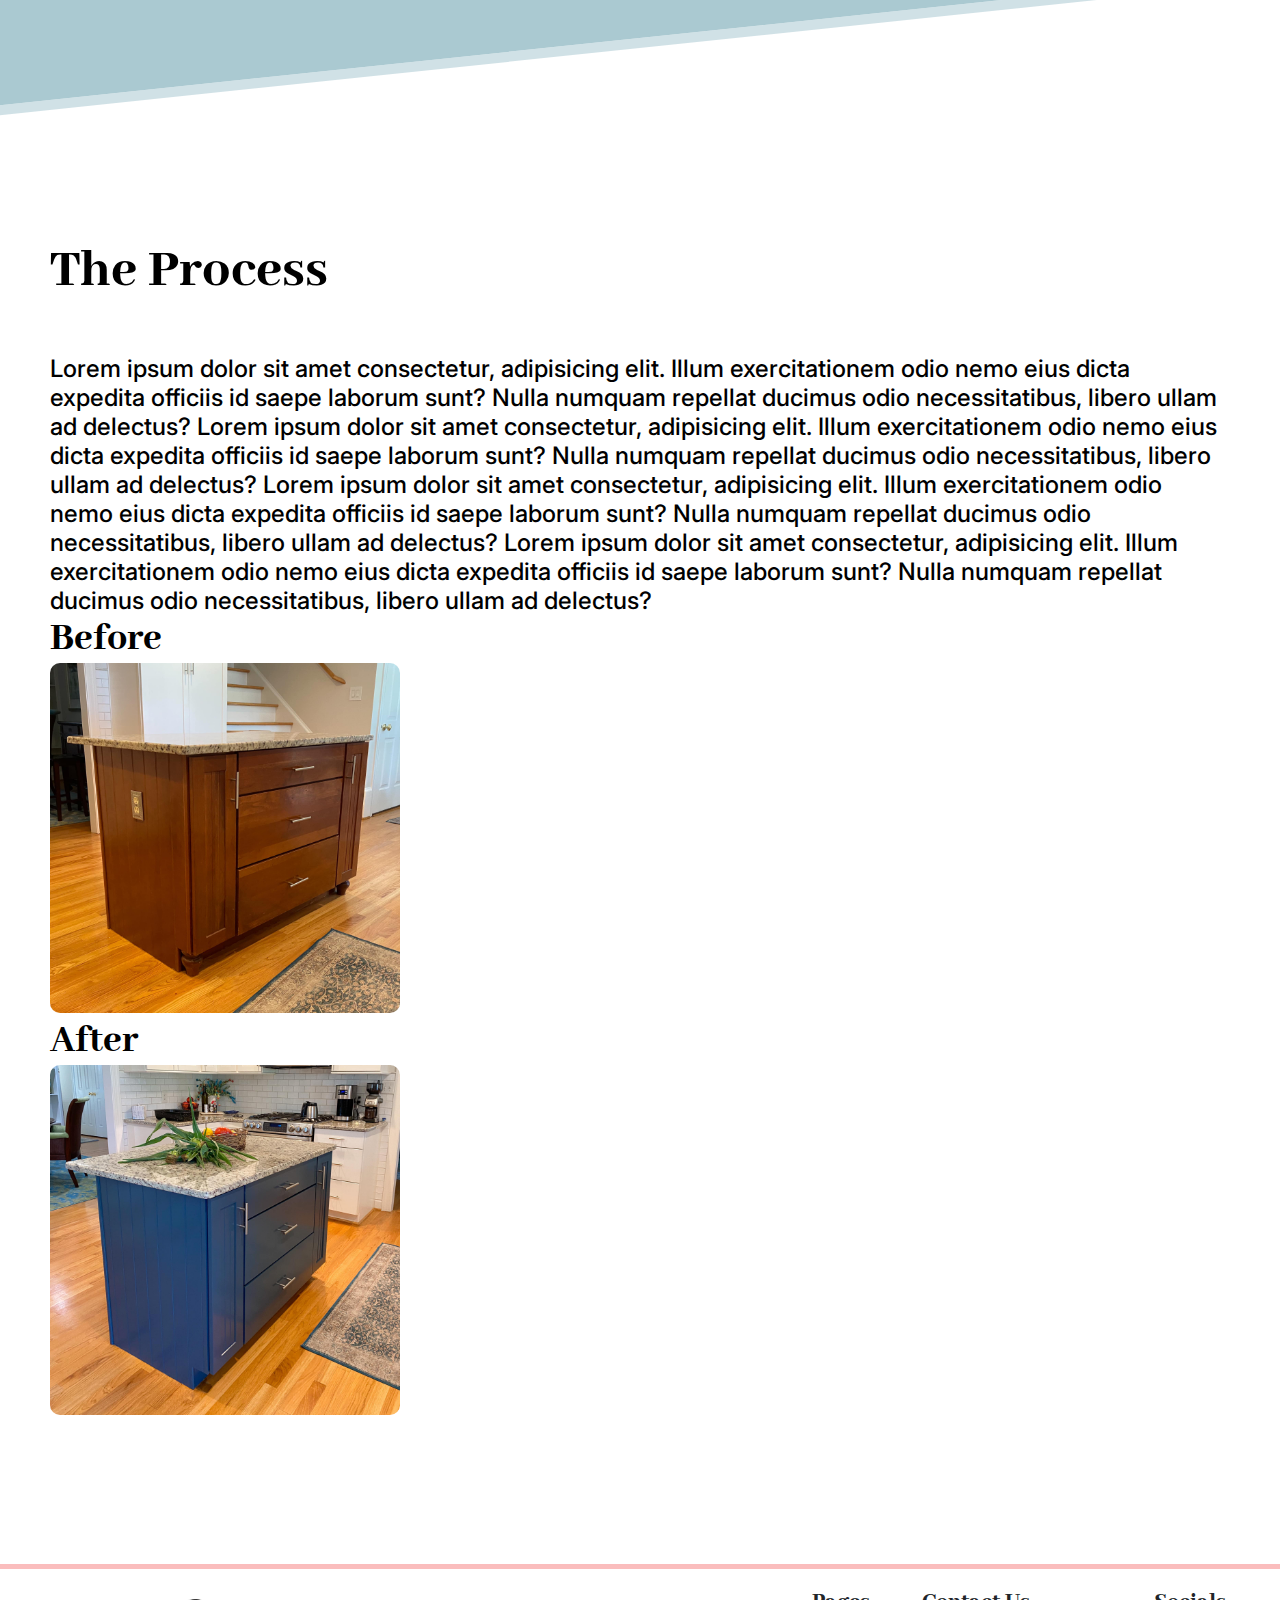
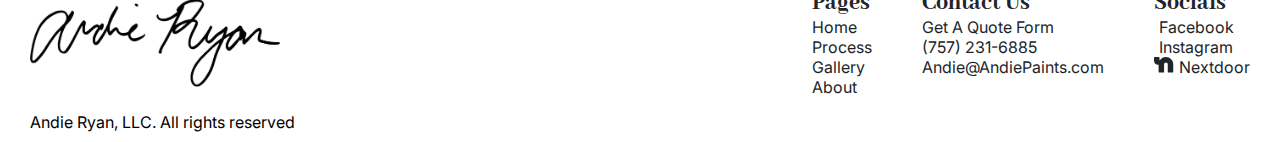
==== commit f08da7a3: "fix contact email footer" ====
--- a/about.html
+++ b/about.html
@@ -6,8 +6,13 @@
     <meta name="viewport" content="width=device-width, initial-scale=1.0">
     <link href="https://cdn.jsdelivr.net/npm/bootstrap@5.2.2/dist/css/bootstrap.min.css" rel="stylesheet" integrity="sha384-Zenh87qX5JnK2Jl0vWa8Ck2rdkQ2Bzep5IDxbcnCeuOxjzrPF/et3URy9Bv1WTRi" crossorigin="anonymous">
     <link rel="stylesheet" href="https://cdnjs.cloudflare.com/ajax/libs/font-awesome/6.2.0/css/all.min.css" integrity="sha512-xh6O/CkQoPOWDdYTDqeRdPCVd1SpvCA9XXcUnZS2FmJNp1coAFzvtCN9BmamE+4aHK8yyUHUSCcJHgXloTyT2A==" crossorigin="anonymous" referrerpolicy="no-referrer" />
+    <link rel="stylesheet" href="https://cdn.jsdelivr.net/npm/swiper@9/swiper-bundle.min.css"/>
+    <link
+      href="https://unpkg.com/boxicons@2.1.2/css/boxicons.min.css"
+      rel="stylesheet"
+    />
+    <link rel="stylesheet" href="assets/css/glightbox.min.css" />
     <link rel="stylesheet" href="assets/css/style.css">
-    <link href="assets/css/lightbox.css" rel="stylesheet">
     <title>Andie Paints - About</title>
     <meta property="og:title" content='Andie Ryan'>
     <meta property="og:site_name" content="">
@@ -38,13 +43,16 @@
                                     <a class="nav-link "href="index.html">Home</a>
                                 </li>
                                 <li class="nav-item">
+                                    <a class="nav-link" href="process.html">Process</a>
+                                </li>
+                                <li class="nav-item">
+                                    <a class="nav-link" href="gallery.html">Gallery</a>
+                                </li>
+                                <li class="nav-item">
                                     <a class="nav-link active" aria-current="page" href="about.html">About</a>
                                 </li>
                                 <li class="nav-item">
-                                    <a class="nav-link" href="gallery.html">Gallery</a>
-                                </li>
-                                <li class="nav-item">
-                                    <a class="nav-link contact-email" href="mailto:team@andiepaints.com">Contact Us</a>
+                                    <a class="nav-link contact-email" href="" data-bs-toggle="modal" data-bs-target="#contact-modal">Get a Quote</a>
                                 </li>
                                 
                             </ul>
@@ -54,89 +62,174 @@
             </nav>
           </div>
     </div>
-    
-</body>
-<section id="mission-statement">
-    <h2 class="title">Our Mission</h2>
-    <p class="desc">Lorem ipsum dolor sit amet consectetur, adipisicing elit. Illum exercitationem odio nemo eius dicta expedita officiis id saepe laborum sunt? Nulla numquam repellat ducimus odio necessitatibus, libero ullam ad delectus?</p>
-</section>
-<section id="story">
-    <h2 class="title">Our Story</h2>
-    <p class="desc">Lorem ipsum dolor sit amet consectetur, adipisicing elit. Illum exercitationem odio nemo eius dicta expedita officiis id saepe laborum sunt? Nulla numquam repellat ducimus odio necessitatibus, libero ullam ad delectus? Lorem ipsum dolor sit amet consectetur, adipisicing elit. Illum exercitationem odio nemo eius dicta expedita officiis id saepe laborum sunt? Nulla numquam repellat ducimus odio necessitatibus, libero ullam ad delectus? Lorem ipsum dolor sit amet consectetur, adipisicing elit. Illum exercitationem odio nemo eius dicta expedita officiis id saepe laborum sunt? Nulla numquam repellat ducimus odio necessitatibus, libero ullam ad delectus?</p>
-</section>
-<section id="about-process">
-    <h2 class="title">The Process</h2>
-    <p class="desc">Lorem ipsum dolor sit amet consectetur, adipisicing elit. Illum exercitationem odio nemo eius dicta expedita officiis id saepe laborum sunt? Nulla numquam repellat ducimus odio necessitatibus, libero ullam ad delectus? Lorem ipsum dolor sit amet consectetur, adipisicing elit. Illum exercitationem odio nemo eius dicta expedita officiis id saepe laborum sunt? Nulla numquam repellat ducimus odio necessitatibus, libero ullam ad delectus? Lorem ipsum dolor sit amet consectetur, adipisicing elit. Illum exercitationem odio nemo eius dicta expedita officiis id saepe laborum sunt? Nulla numquam repellat ducimus odio necessitatibus, libero ullam ad delectus? Lorem ipsum dolor sit amet consectetur, adipisicing elit. Illum exercitationem odio nemo eius dicta expedita officiis id saepe laborum sunt? Nulla numquam repellat ducimus odio necessitatibus, libero ullam ad delectus?</p>
-    <div class="about-process d-flex justify-content-center">
-        <div class="d-flex flex-column">
-            <h2 class="lil-title">Before</h2>
-            <a href="assets/media/images/before.jpg" data-lightbox="about-process" data-title="Before">
-                <img src="assets/media/images/before.jpg" width="350">
-            </a>
-            
-        </div>
-        <div class="d-flex flex-column">
-            <h2 class="lil-title">After</h2>
-            <a href="assets/media/images/after.jpg" data-lightbox="about-process" data-title="After">
-                <img src="assets/media/images/after.jpg" width="350">
-            </a>
-        </div>
-    </div>
-</section>
+    <section id="mission-statement">
+        <h2 class="title">Our Mission</h2>
+        <p class="desc">Lorem ipsum dolor sit amet consectetur, adipisicing elit. Illum exercitationem odio nemo eius dicta expedita officiis id saepe laborum sunt? Nulla numquam repellat ducimus odio necessitatibus, libero ullam ad delectus?</p>
+    </section>
+    <section id="story">
+        <h2 class="title">Our Story</h2>
+        <p class="desc">Lorem ipsum dolor sit amet consectetur, adipisicing elit. Illum exercitationem odio nemo eius dicta expedita officiis id saepe laborum sunt? Nulla numquam repellat ducimus odio necessitatibus, libero ullam ad delectus? Lorem ipsum dolor sit amet consectetur, adipisicing elit. Illum exercitationem odio nemo eius dicta expedita officiis id saepe laborum sunt? Nulla numquam repellat ducimus odio necessitatibus, libero ullam ad delectus? Lorem ipsum dolor sit amet consectetur, adipisicing elit. Illum exercitationem odio nemo eius dicta expedita officiis id saepe laborum sunt? Nulla numquam repellat ducimus odio necessitatibus, libero ullam ad delectus?</p>
+    </section>
+    <section id="about-process">
+        <h2 class="title">The Process</h2>
+        <p class="desc">Lorem ipsum dolor sit amet consectetur, adipisicing elit. Illum exercitationem odio nemo eius dicta expedita officiis id saepe laborum sunt? Nulla numquam repellat ducimus odio necessitatibus, libero ullam ad delectus? Lorem ipsum dolor sit amet consectetur, adipisicing elit. Illum exercitationem odio nemo eius dicta expedita officiis id saepe laborum sunt? Nulla numquam repellat ducimus odio necessitatibus, libero ullam ad delectus? Lorem ipsum dolor sit amet consectetur, adipisicing elit. Illum exercitationem odio nemo eius dicta expedita officiis id saepe laborum sunt? Nulla numquam repellat ducimus odio necessitatibus, libero ullam ad delectus? Lorem ipsum dolor sit amet consectetur, adipisicing elit. Illum exercitationem odio nemo eius dicta expedita officiis id saepe laborum sunt? Nulla numquam repellat ducimus odio necessitatibus, libero ullam ad delectus?</p>
+        <div class="about-process d-flex justify-content-center">
+            <div class="d-flex flex-column">
+                <h2 class="lil-title">Before</h2>
+                <a href="assets/media/images/before.jpg" class="glightbox" data-gallery="gallery1">
+                    <img src="assets/media/images/before.jpg" width="350">
+                </a>
+                
+            </div>
+            <div class="d-flex flex-column">
+                <h2 class="lil-title">After</h2>
+                <a href="assets/media/images/after.jpg" class="glightbox" data-gallery="gallery1">
+                    <img src="assets/media/images/after.jpg" width="350">
+                </a>
+            </div>
+        </div>
+    </section>
 
-</section>
-<section id="footer" class="d-flex flex-column">
-    <a id="logo" class="footer-logo-mobile navbar-brand text-center" href="index.html" style="color: black; ">
-        <img src="/assets/media/images/LogoBlack.png" alt="" class="logo-img">
-    </a>
-    <div class="footer-content container-fluid d-flex flex-row justify-content-around align-items-center">
-        <a id="logo" class="footer-logo navbar-brand text-center" href="index.html" style="color: black; ">
+    </section>
+    <section id="footer" class="d-flex flex-column">
+        <a id="logo" class="footer-logo-mobile navbar-brand text-center" href="index.html">
             <img src="/assets/media/images/LogoBlack.png" alt="" class="logo-img">
         </a>
-        <div class="d-flex flex-column w-100">
-            <ul class="text-center">
-            <h2 class="text-center w-100">Contact Us</h2>
-            <ul class="text-center">
-                <li>
-                    <a href="tel:+7572316885">(757) 231-6885</a>
-                </li>
-                <li>
-                    <a href="mailto:team@andiepaints.com">Team@AndiePaints.com</a>
-                </li>
-            </ul>
-
-        </div>
-        
-        <div class="socials d-flex flex-column w-100">
-            <h2 class="text-center">Socials</h2> 
-            <ul class="justify-content-center d-flex flex-row ">
-                <li>
-                    <a href="https://www.facebook.com/AndiePaints"><i class="fa-brands fa-facebook-f"></i></a>
-                </li>
-                <li>
-                    <a href="#"><i class="fa-brands fa-instagram"></i></a>
-                </li>
-            </ul>
-
+        <div class="footer-content">
+            <a class="footer-logo" href="index.html">
+                <img src="/assets/media/images/LogoBlack.png" alt="" class="logo-img">
+            </a>
+            <div class="footer-extra">
+                <div>
+                    <h2 class="">Pages</h2>
+                    <ul class="">
+                        <li><a href="/">Home</a></li>
+                        <li><a href="/process">Process</a></li>
+                        <li><a href="/gallery">Gallery</a></li>
+                        <li><a href="/about">About</a></li>
+                    </ul>
+                </div>
+                <div>
+                    <h2>Contact Us</h2>
+                    <ul>
+                        <li><a class="footer-contact-modal"  href="" data-bs-toggle="modal" data-bs-target="#contact-modal">Get A Quote Form</a></li>
+                        <li><a href="tel:+7572316885">(757) 231-6885</a></li>
+                        <li><a href="mailto:andie@andiepaints.com">Andie@AndiePaints.com</a></li>
+                    </ul>
+                </div>
+                <div class="socials">
+                    <h2>Socials</h2> 
+                    <ul class="social-list d-flex flex-column">
+                        <li>
+                            <a href="https://www.facebook.com/AndiePaints">
+                                <i class="social-icon fa-brands fa-facebook"></i>
+                                Facebook
+                            </a>
+                        </li>
+                        <li>
+                            <a href="https://www.instagram.com/andiepaints/">
+                                <i class="social-icon fa-brands fa-instagram"></i>
+                                Instagram
+                            </a>
+                        </li>
+                        <li>
+                            <a href="https://nextdoor.com/pages/andie-paints-chesapeake-va/">
+                                <img class="social-icon" src="/assets/media/images/Vector.svg" alt="">
+                                Nextdoor
+                            </a>
+                        </li>
+                    </ul>
+                </div>
+            </div>
+        </div>
+        <p class="copyright">
+            <i class="fa-regular fa-copyright"></i>
+            Andie Ryan, LLC. All rights reserved
+        </p>    
+    </section>
+    <!-- Modal -->
+    <div style="z-index: 10000;" class="modal fade" id="contact-modal" tabindex="-1" aria-labelledby="contact-modalLabel" aria-hidden="true">
+        <div class="modal-dialog">
+        <div class="modal-content">
+            <div class="modal-header">
+            <h1 class="modal-title fs-1">Request a Quote</h1>
+            <button type="button" class="btn-close" data-bs-dismiss="modal" aria-label="Close"></button>
+            </div>
+            <div class="modal-body">
+                <div  class="d-flex flex-row content">
+                    <form action="https://formspree.io/f/xqkodrlg" method="POST" id="contact-form-modal" class="needs-validation" novalidate>
+                        <h6 class="mb-3">
+                            Fill out this form and we will get back to you as soon as possible
+                        </h6>
+                        <fieldset id="form-content" class="has-validation">
+                            <div class="form-floating mb-3 has-validation">
+                                <input class="form-control" type="text" name="Name" id="full-name" placeholder="First and Last name" required>
+                                <label for="full-name" class="form-label">Full Name</label>
+                                <div class="valid-feedback">
+                                    Looks good!
+                                </div>
+                            </div>
+                            <div class="form-floating mb-3">
+                                <input class="form-control" type="email" name="Email" id="email-address" placeholder="email@example.com" required>
+                                <label class="form-label" for="email-address">Email Address</label>
+                            </div>
+                            <div class="form-floating mb-3">
+                                <textarea style="height: 100px" class="form-control" rows="10" name="Message" id="message" placeholder=""required></textarea>
+                                <label for="message">Message</label>  
+                            </div>
+                            <input type="hidden" name="_subject" id="email-subject" value="Contact Form Submission">
+                        </fieldset>
+                        <button form="contact-form-modal" class="btn modal-submit" type="submit">Submit</button>
+                    </form>
+                </div>
+            </div>
+        </div>
         </div>
     </div>
-    <p class="copyright">
-        <i class="fa-regular fa-copyright"></i>
-        2022 Andie Ryan, LLC. All rights reserved
-    </p>    
-</section>
-<script src="https://cdn.jsdelivr.net/npm/@popperjs/core@2.11.6/dist/umd/popper.min.js" integrity="sha384-oBqDVmMz9ATKxIep9tiCxS/Z9fNfEXiDAYTujMAeBAsjFuCZSmKbSSUnQlmh/jp3" crossorigin="anonymous"></script>
-<script src="https://cdn.jsdelivr.net/npm/bootstrap@5.2.2/dist/js/bootstrap.min.js" integrity="sha384-IDwe1+LCz02ROU9k972gdyvl+AESN10+x7tBKgc9I5HFtuNz0wWnPclzo6p9vxnk" crossorigin="anonymous"></script>
-<script src="https://code.jquery.com/jquery-3.6.1.js" integrity="sha256-3zlB5s2uwoUzrXK3BT7AX3FyvojsraNFxCc2vC/7pNI=" crossorigin="anonymous"></script>
-<script src="assets/js/lightbox.min.js"></script>
-<script>
-    lightbox.option({
-      'disableScrolling': true,
-      'wrapAround': true,
-      'alwaysShowNavOnTouchDevices': true
-    })
-
-</script>
-<script src="assets/js/script.js"></script>
+    <!-- Modal -->
+    <div style="z-index: 10000;" class="modal fade" id="contact-modal" tabindex="-1" aria-labelledby="contact-modalLabel" aria-hidden="true">
+        <div class="modal-dialog">
+            <div class="modal-content">
+            <div class="modal-header">
+                <h1 class="modal-title fs-1">Request a Quote</h1>
+                <button type="button" class="btn-close" data-bs-dismiss="modal" aria-label="Close"></button>
+            </div>
+            <div class="modal-body">
+                <div  class="d-flex flex-row content">
+                    <form action="https://formspree.io/f/xqkodrlg" method="POST" id="contact-form-modal" class="needs-validation" novalidate>
+                        <h6 class="mb-3">
+                            Fill out this form and we will get back to you as soon as possible
+                        </h6>
+                        <fieldset id="form-content" class="has-validation">
+                            <div class="form-floating mb-3 has-validation">
+                                <input class="form-control" type="text" name="Name" id="full-name" placeholder="First and Last name" required>
+                                <label for="full-name" class="form-label">Full Name</label>
+                                <div class="valid-feedback">
+                                    Looks good!
+                                </div>
+                            </div>
+                            <div class="form-floating mb-3">
+                                <input class="form-control" type="email" name="Email" id="email-address" placeholder="email@example.com" required>
+                                <label class="form-label" for="email-address">Email Address</label>
+                            </div>
+                            <div class="form-floating mb-3">
+                                <textarea style="height: 100px" class="form-control" rows="10" name="Message" id="message" placeholder=""required></textarea>
+                                <label for="message">Message</label>  
+                            </div>
+                            <input type="hidden" name="_subject" id="email-subject" value="Contact Form Submission">
+                        </fieldset>
+                        <button form="contact-form-modal" class="btn modal-submit" type="submit">Submit</button>
+                    </form>
+                </div>
+            </div>
+            </div>
+        </div>
+    </div>
+    <script src="https://cdn.jsdelivr.net/npm/@popperjs/core@2.11.6/dist/umd/popper.min.js" integrity="sha384-oBqDVmMz9ATKxIep9tiCxS/Z9fNfEXiDAYTujMAeBAsjFuCZSmKbSSUnQlmh/jp3" crossorigin="anonymous"></script>
+    <script src="https://cdn.jsdelivr.net/npm/bootstrap@5.2.2/dist/js/bootstrap.min.js" integrity="sha384-IDwe1+LCz02ROU9k972gdyvl+AESN10+x7tBKgc9I5HFtuNz0wWnPclzo6p9vxnk" crossorigin="anonymous"></script>
+    <script src="https://code.jquery.com/jquery-3.6.1.js" integrity="sha256-3zlB5s2uwoUzrXK3BT7AX3FyvojsraNFxCc2vC/7pNI=" crossorigin="anonymous"></script>
+    <script src="assets/js/glightbox.min.js"></script>
+    <script src="https://cdn.jsdelivr.net/npm/swiper@9/swiper-bundle.min.js"></script>
+    <script src="assets/js/script.js"></script>
 </body>
 </html>--- a/assets/css/style.css
+++ b/assets/css/style.css
@@ -6,7 +6,47 @@
     font-weight: normal;
     src: url(../fonts/AfrahDemo.otf);
 }
-.grecaptcha-badge { visibility: hidden; }
+
+
+/* contact modal */
+.modal {
+    background-color: rgba(255, 255, 255, 0.3) !important;
+}
+.modal-close {
+    background-color: #212529 !important;
+    color: white;
+    font-weight: 600;
+}
+.modal-close:hover {
+    background-color: white !important;
+    color:#212529;
+}
+.modal-footer {
+    justify-content: flex-start;
+}
+.modal-header {
+    padding: 8px !important;
+}
+.modal-footer, .modal-header {
+    border: unset;
+}
+#contact-modal .modal-title{
+    font-family: "Abhaya Libre";
+    font-weight: 800;
+}
+.modal-submit {
+    background-color: white;
+    color: #212529;
+    font-weight: 600;
+}
+.modal-content {
+    background-color: var(--lightpink) !important;
+    border: unset !important;
+    padding: 20px !important;
+}
+[data-page="home"].sticky .logo-img-nav {
+    filter: invert(1)
+}
 :root {
     --yellow: #ffcc00;
     --green: #95978B;
@@ -22,17 +62,8 @@
     box-sizing: border-box;
 }
 
-#logo {
+#navigation #logo {
     z-index: 1;
-    font-family: 'Dancing Script';
-    /* font-size: 30px; */
-    /* font-size: 60px; */
-    font-weight: 800;
-    color: white;
-    /* background: -webkit-linear-gradient(#FFDD00, #FBB034);
-    -webkit-background-clip: text;
-    -webkit-text-fill-color: transparent; */
-    text-decoration: none;
     margin-left: 30px;
     width: 200px;
 }
@@ -55,6 +86,14 @@
     background-color: white;
     color: #212529;
     font-weight: bold;
+}
+.btn-submit .btn:hover, .modal-submit:hover {
+    background-color: #212529;
+    color: white;
+}
+.footer-logo {
+    display: grid;
+    align-content: center;
 }
 .footer-logo .logo-img {
     width: 250px;
@@ -114,7 +153,7 @@
     color: var(--pink) !important;
 }
 [data-page="home"] .nav-link:hover {
-    color: var(--teal) !important
+    color: var(--pink ) !important
 }
 body.sticky #navigation {
     position: fixed;
@@ -123,34 +162,14 @@
     text-align: left;
     padding-left: 20px;
     transition: .5s;
-    border-bottom: 5px solid var(--lightpink);
+    border-bottom: 5px solid var(--pink);
     
  }
-[data-page="home"].sticky .logo-img {
-    filter: invert(1)
-}
 body.sticky .nav-link {
     color:#212529 !important;
 }
-.contact-email {
-    /* margin-left: 1rem;
-    border-radius: ;
-    border: 2px solid var(--yellow);
-    border-color: var(--yellow);
-    font-size: 1.2rem !important;
-    padding: .5rem;
-    padding-right: 1rem !important;
-    padding-left: 1rem !important; */
-    /* color: var(--blue) !important; */
-
-}
-/* .contact-email:hover {
-    background-color: var(--yellow);
-    color: white;
-} */
 #banner {
     top: 0;
-    background: center no-repeat rgb(218, 165, 32) url("../media/images/header.jpg"); 
     background-size: cover;
     height: 100vh;
     width: 100%;
@@ -163,180 +182,27 @@
 [data-page="gallery"] #header, [data-page="about"] #header {
     height: unset;
 }
-.slideshow {
+.hero-swiper {
     position: absolute;
     width: 100%;
     height: 100vh;
     top: 0px;
     left: 0px;
     z-index: 0;
-    background-color: var(--yellow);
     overflow: hidden;
 }
-.slideshow li span {
+.hero-swiper .swiper-slide {
+    text-align: center;
+    font-size: 18px;
+    display: flex;
+    justify-content: center;
+    align-items: center;
+}
+.hero-swiper .swiper-slide img {
+    display: block;
     width: 100%;
     height: 100%;
-    position: absolute;
-    top: 0px;
-    left: 0px;
-    color: transparent;
-    background-size: cover;
-    background-position: 50% 50%;
-    background-repeat: none;
-    opacity: 0;
-    z-index: 0;
-	-webkit-backface-visibility: hidden;
-    -webkit-animation: imageAnimation 36s linear infinite 0s;
-    -moz-animation: imageAnimation 36s linear infinite 0s;
-    -o-animation: imageAnimation 36s linear infinite 0s;
-    -ms-animation: imageAnimation 36s linear infinite 0s;
-    animation: imageAnimation 36s linear infinite 0s;
-}
-.slideshow li:nth-child(1) span { background-image: url("../media/images/P1060976.jpg") }
-.slideshow li:nth-child(2) span {
-    background-image: url("../media/images/23A81DF0-2DC1-420C-B03F-91EE2431D92E.jpg");
-    -webkit-animation-delay: 6.25s;
-    -moz-animation-delay: 6.25s;
-    -o-animation-delay: 6.25s;
-    -ms-animation-delay: 6.25s;
-    animation-delay: 6.25s;
-}
-.slideshow li:nth-child(3) span {
-    background-image: url('../media/images/img_3802.jpg');
-    -webkit-animation-delay: 12.5s;
-    -moz-animation-delay: 12.5s;
-    -o-animation-delay: 12.5s;
-    -ms-animation-delay: 12.5s;
-    animation-delay: 12.5s;
-}
-.slideshow li:nth-child(4) span {
-    background-image: url("../media/images/IMG_3865.jpg");
-    -webkit-animation-delay: 18.75s;
-    -moz-animation-delay: 18.75s;
-    -o-animation-delay: 18.75s;
-    -ms-animation-delay: 18.75s;
-    animation-delay: 18.75s;
-}
-/* Animation for the slideshow images */
-@-webkit-keyframes imageAnimation { 
-	0% {
-	    opacity: 0;
-	    -webkit-animation-timing-function: ease-in;
-	}
-	8% {
-	    opacity: 1;
-	    -webkit-transform: scale(1.05);
-	    -webkit-animation-timing-function: ease-out;
-	}
-	17% {
-	    opacity: 1;
-	    -webkit-transform: scale(1.1);
-	}
-	25% {
-	    opacity: 0;
-	    -webkit-transform: scale(1.1);
-	}
-    75% {
-        opacity: 1;
-	    -webkit-transform: scale(1.1);
-    }
-	100% { opacity: 0 }
-}
-@-moz-keyframes imageAnimation { 
-	0% {
-	    opacity: 0;
-	    -moz-animation-timing-function: ease-in;
-	}
-	8% {
-	    opacity: 1;
-	    -moz-transform: scale(1.05);
-	    -moz-animation-timing-function: ease-out;
-	}
-	17% {
-	    opacity: 1;
-	    -moz-transform: scale(1.1);
-	}
-	25% {
-	    opacity: 0;
-	    -moz-transform: scale(1.1);
-	}
-    75% {
-        opacity: 1;
-	    -moz-transform: scale(1.1);
-    }
-	100% { opacity: 0 }
-}
-@-o-keyframes imageAnimation { 
-	0% {
-	    opacity: 0;
-	    -o-animation-timing-function: ease-in;
-	}
-	8% {
-	    opacity: 1;
-	    -o-transform: scale(1.05);
-	    -o-animation-timing-function: ease-out;
-	}
-	17% {
-	    opacity: 1;
-	    -o-transform: scale(1.1);
-	}
-	25% {
-	    opacity: 0;
-	    -o-transform: scale(1.1);
-	}
-    75% {
-        opacity: 1;
-	    -o-transform: scale(1.1);
-    }
-	100% { opacity: 0 }
-}
-@-ms-keyframes imageAnimation { 
-	0% {
-	    opacity: 0;
-	    -ms-animation-timing-function: ease-in;
-	}
-	8% {
-	    opacity: 1;
-	    -ms-transform: scale(1.05);
-	    -ms-animation-timing-function: ease-out;
-	}
-	17% {
-	    opacity: 1;
-	    -ms-transform: scale(1.1);
-	}
-	25% {
-	    opacity: 0;
-	    -ms-transform: scale(1.1);
-	}
-    75% {
-        opacity: 1;
-	    -ms-transform: scale(1.1);
-    }
-	100% { opacity: 0 }
-}
-@keyframes imageAnimation { 
-	0% {
-	    opacity: 0;
-	    animation-timing-function: ease-in;
-	}
-	8% {
-	    opacity: 1;
-	    transform: scale(1.05);
-	    animation-timing-function: ease-out;
-	}
-	17% {
-	    opacity: 1;
-	    transform: scale(1.1);
-	}
-	25% {
-	    opacity: 1;
-	    transform: scale(1.1);
-	}
-    75% {
-        opacity: 1;
-	    transform: scale(1.1);
-    }
-	100% { opacity: 0 }
+    object-fit: cover;
 }
 #banner:after {
     z-index: 1;
@@ -364,15 +230,14 @@
     color: white;
     font-size: 55px;
     font-family: "Abhaya Libre";
-    font-weight: 600;
-    text-transform: uppercase;
+    font-weight: bold;
     margin-left: 50px;
-    /* margin-top: 150px; */
 }
 #mission-i {
-    font-style: oblique;
+    /* font-style: oblique; */
     font-family: "Abhaya Libre";
     line-height: .9;
+    letter-spacing: 0%;
     z-index: 999;
 }
 .process-video {
@@ -393,7 +258,6 @@
     transform: skewY(6deg)
 }
 #home-process {
-    /* padding: 50px; */
     z-index: 998;
     padding: 100px 50px;
     margin-top: 50px;
@@ -426,10 +290,7 @@
     width: 100%;
     padding: 100px 50px;
     flex-direction: column;
-    /* margin-top: 50px; */
-    margin-bottom: 50px;
-    /* transform: skewY(6deg);
-    background-color: var(--teal); */
+    margin-bottom: 50px;
 
 }
 #mission-statement .title {
@@ -457,8 +318,6 @@
     flex-direction: row;
     margin-top: 50px;
     margin-bottom: 50px;
-    /* transform: skewY(-6deg);
-    background-color: var(--teal); */
 }
 #about {
     z-index: 998;
@@ -469,7 +328,6 @@
     margin-bottom: 50px;
     transform: skewY(-6deg);
     background-color: var(--yellow);
-    /* border-top: 10px solid ; */
     outline: 10px solid rgba(255, 204, 0, 0.5);
 
 }
@@ -509,7 +367,6 @@
     font-weight: 700;
     font-size: 1.2rem;
     border: 2px solid white;
-    /* background-color: #FFD75B; */
     background-color: unset;
     color: white;
 }
@@ -517,10 +374,6 @@
     background-color: white;
     color: var(--blue);
 }
-/* .title  {
-    font-size: 40px;
-    font-weight: 900;
-} */
 .desc {
     font-weight: 500;
 
@@ -535,13 +388,10 @@
 #about-page {
     z-index: 998;
     width: 100%;
-    /* padding: 100px 50px; */
     padding: 0 50px;
     flex-direction: column;
     margin-top: 50px;
     margin-bottom: 50px;
-    /* transform: skewY(-6deg); */
-    /* background-color: var(--yellow); */
 }
 #about-page .desc {
     font-size: 1.2rem;
@@ -570,7 +420,7 @@
 
 }
 #navigation .active {
-    color: var(--pink) !important;
+    /* color: var(--pink) !important; */
     font-style: italic;
 }
 [data-page="home"] #gallery > li {
@@ -602,8 +452,6 @@
     background-color: var(--teal);
     outline: 10px solid rgba(170, 201, 209, .55);
     transform: skewY(-6deg);
-    /* margin-top: 50px; */
-    /* margin-bottom: 50px; */
 
 }
 #testimonials .title {
@@ -739,13 +587,13 @@
 }
 #footer {
     z-index: 999;
-    /* border-top: 5px solid var(--yellow); */
     background-color: white;
-    outline: 5px solid var(--pink);
+    box-shadow: 0 -5px 0 0 var(--pink);
+    /* outline: 5px solid var(--pink); */
     width: 100%;
     padding: 10px 30px;
+    padding-top: 20px;
     position: relative;
-    /* margin-top: 50px; */
 }
 ul {
     list-style-type: none;
@@ -754,22 +602,63 @@
 #footer #logo-img{
     width: 100px;
 }
-#footer a {
-    text-decoration: none;
+#footer a, .socials li{
+    text-decoration: unset;
     color: #212529;
 }
 #footer h2 {
-    margin-top: 30px;
-    padding-bottom: 15px;
     font-family: "Abhaya Libre";
     font-weight: 800;
     color: #212529;
 }
-#footer a  i {
+.footer-contact-modal {
+    cursor: pointer;
+}
+.social-list {
+    gap: 5px;
+}
+.social-icon {
+    width: auto;
     font-size: 1.7em;
 }
-#footer a .fa-facebook-f {
-    /* color: #4267B2; */
+.socials a:hover {
+    text-decoration: none;
+}
+.social-icon:hover {
+    text-decoration: none;
+}
+.footer-content {
+    display: flex;
+    flex-basis: auto;
+    justify-content: space-between;
+    width: 100%;
+}
+.footer-extra {
+    display: flex;
+    justify-content: flex-end;
+    width: 50%;
+    gap: 50px;
+    /* width: 100%; */
+    /* flex: 1 1 auto; */
+}
+.footer-extra div {
+    display: flex;
+    flex-direction: column;
+}
+#footer .socials i, #footer .socials img {
+    margin-right: 5px;
+}
+.socials a {
+    display: flex;
+    flex-direction: row;
+    align-items: baseline;
+}
+.social a {
+    display: flex;
+    flex-direction: row;
+}
+#footer .socials li {
+    align-items: center;
 }
 #footer .copyright {
     text-align: start;
@@ -784,9 +673,6 @@
 }
 .footer-logo-mobile {
     display: none;
-}
-.socials li:nth-child(2) {
-    margin-left: 15px;
 }
 #footer .copyright i {
     font-size: .85rem;
@@ -814,8 +700,6 @@
     height: fit-content;
     max-width: 1200px;
 }
-.modal-content img {
-}
 .close {
     color: white;
     position: absolute;
@@ -837,8 +721,8 @@
     padding: 2px 16px;
     color: white;
   }
-.lightbox .lb-image {
-    border-color: white !important;
+.lb-image {
+    border: none !important;
 }
 @media (max-width: 767px) {
     .navbar-nav {
@@ -917,6 +801,16 @@
     .footer-logo-mobile {
         display: unset;
     }
+    .footer-extra {
+        flex-direction: row;
+        width: 100%;
+        flex-wrap: wrap;
+        justify-content: center;
+        gap: 20px;
+    }
+    .footer-content {
+        flex-direction: column;
+    }
     .footer-logo {
         display: none;
     }
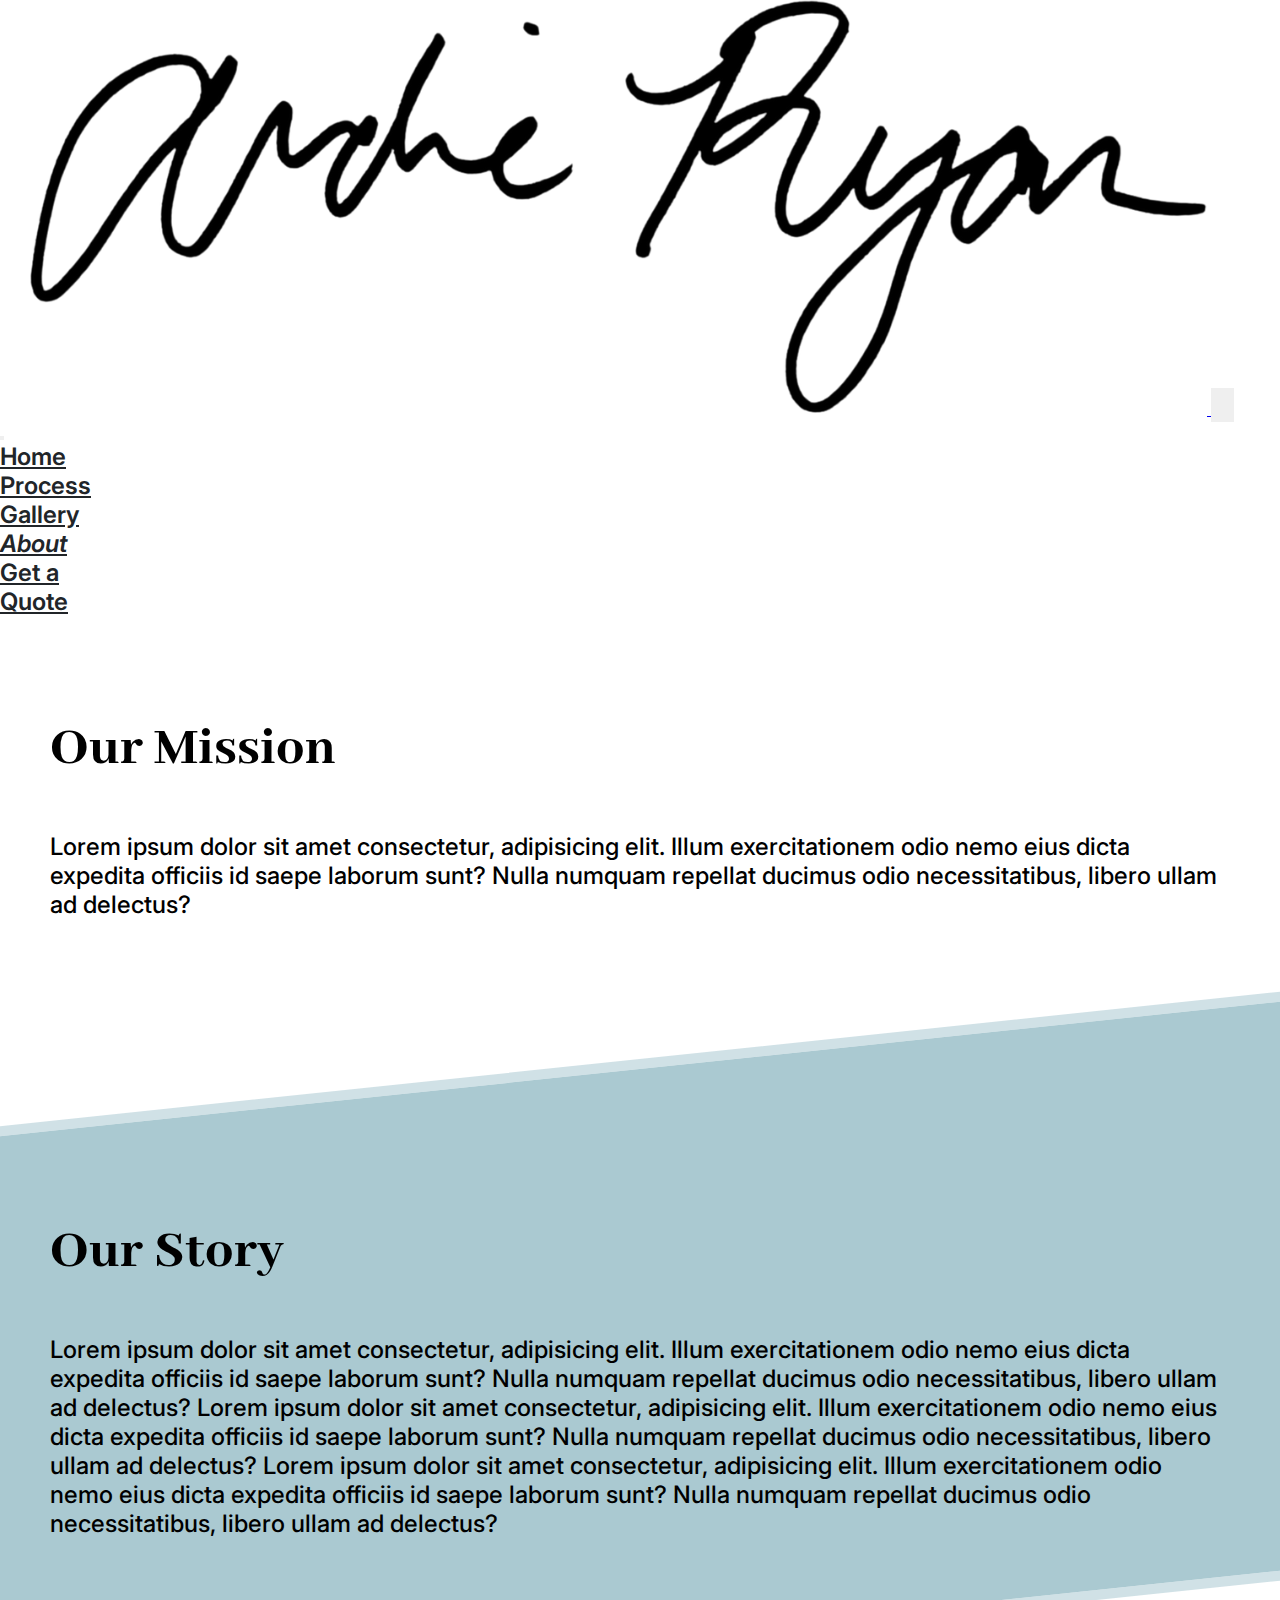
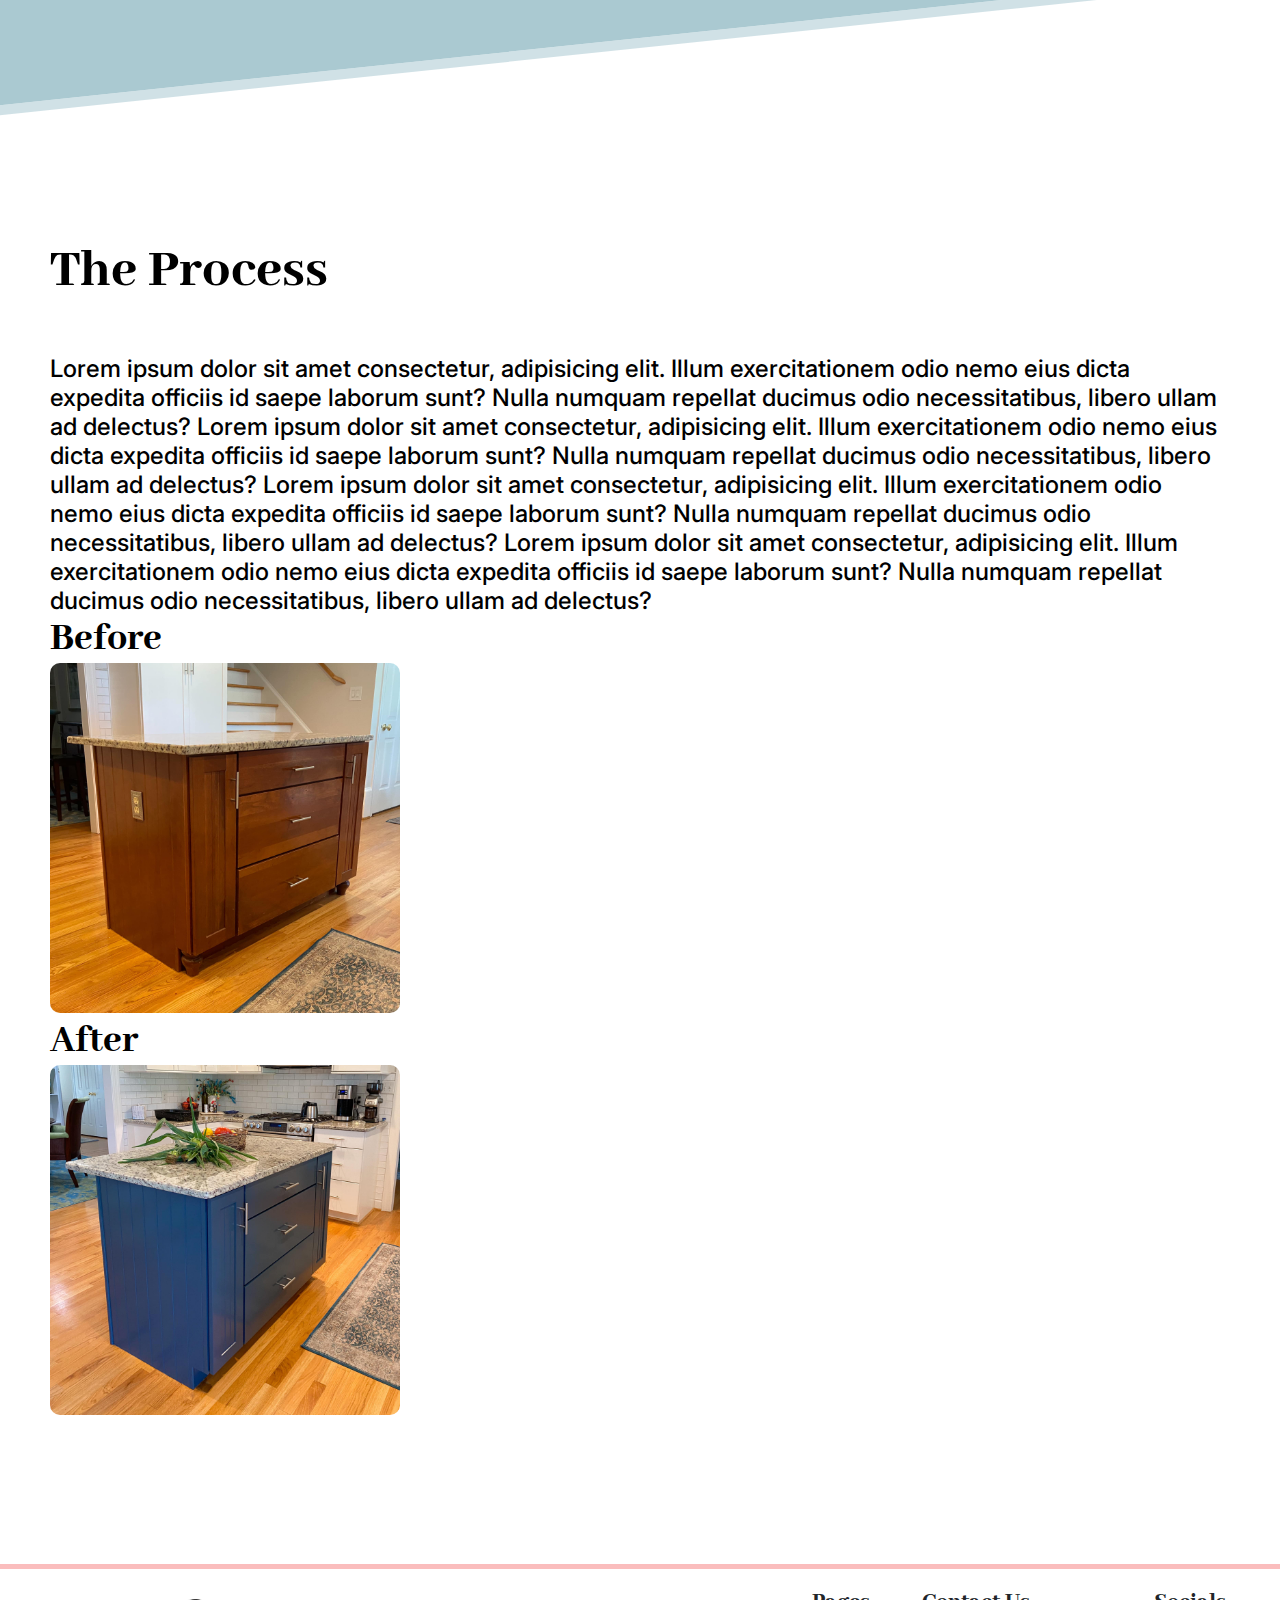
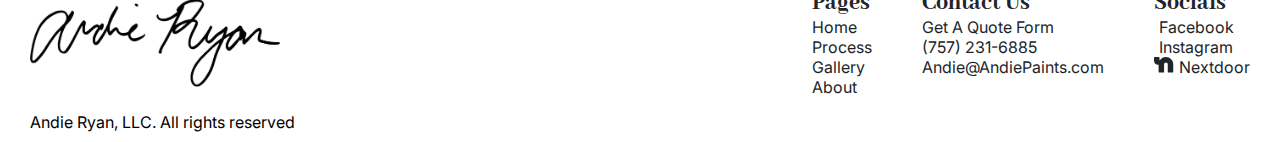
==== commit be2f0344: "removed extra contact modal" ====
--- a/about.html
+++ b/about.html
@@ -16,7 +16,7 @@
     <title>Andie Paints - About</title>
     <meta property="og:title" content='Andie Ryan'>
     <meta property="og:site_name" content="">
-    <meta property="og:url" content='https://andiepaints.com/about.html'>
+    <meta property="og:url" content='https://andiepaints.com/about'>
     <meta property="og:description" content='Specialty Painting, Home, and Design'>
     <meta property="og:type" content='website'>
     <meta property="og:image" content="https://andiepaints.com/assets/media/images/card.png">
@@ -26,7 +26,7 @@
           <div id="header" class="d-flex flex-column">
             <nav id="navigation" class=" navbar navbar-expand-md">
                 <div class="container-fluid">
-                    <a id="logo" class="navbar-brand d-flex flex-column" href="index.html">
+                    <a id="logo" class="navbar-brand d-flex flex-column" href="/">
                         <img src="/assets/media/images/LogoBlack.png" alt="." class="logo-img">
                     </a>
                     <button class="navbar-toggler ms-auto" type="button" data-bs-toggle="offcanvas" data-bs-target="#offcanvasNavbar" aria-controls="offcanvasNavbar">
@@ -35,21 +35,21 @@
                     <div class="sidebar offcanvas offcanvas-end" tabindex="-1" id="offcanvasNavbar" aria-labelledby="offcanvasNavbarLabel">
                         <div class="offcanvas-header">
                             <h5 class="offcanvas-title" id="offcanvasNavbarLabel"></h5>
-                            <button type="button" class="btn-close btn-close-white" data-bs-dismiss="offcanvas" aria-label="Close"><i class="fa-solid fa-xmark"></i></button>
+                            <button type="button" class="" data-bs-dismiss="offcanvas" aria-label="Close"><i class="fa-solid fa-xmark"></i></button>
                         </div>
                         <div class="offcanvas-body">
                             <ul class="navbar-nav justify-content-end flex-grow-1 pe-3 fs-5 align-items-center">
                                 <li class="nav-item">
-                                    <a class="nav-link "href="index.html">Home</a>
+                                    <a class="nav-link "href="/">Home</a>
                                 </li>
                                 <li class="nav-item">
-                                    <a class="nav-link" href="process.html">Process</a>
+                                    <a class="nav-link" href="process">Process</a>
                                 </li>
                                 <li class="nav-item">
-                                    <a class="nav-link" href="gallery.html">Gallery</a>
+                                    <a class="nav-link" href="gallery">Gallery</a>
                                 </li>
                                 <li class="nav-item">
-                                    <a class="nav-link active" aria-current="page" href="about.html">About</a>
+                                    <a class="nav-link active" aria-current="page" href="about">About</a>
                                 </li>
                                 <li class="nav-item">
                                     <a class="nav-link contact-email" href="" data-bs-toggle="modal" data-bs-target="#contact-modal">Get a Quote</a>
@@ -92,11 +92,11 @@
 
     </section>
     <section id="footer" class="d-flex flex-column">
-        <a id="logo" class="footer-logo-mobile navbar-brand text-center" href="index.html">
+        <a id="logo" class="footer-logo-mobile navbar-brand text-center" href="/">
             <img src="/assets/media/images/LogoBlack.png" alt="" class="logo-img">
         </a>
         <div class="footer-content">
-            <a class="footer-logo" href="index.html">
+            <a class="footer-logo" href="/">
                 <img src="/assets/media/images/LogoBlack.png" alt="" class="logo-img">
             </a>
             <div class="footer-extra">
@@ -157,7 +157,7 @@
             </div>
             <div class="modal-body">
                 <div  class="d-flex flex-row content">
-                    <form action="https://formspree.io/f/xqkodrlg" method="POST" id="contact-form-modal" class="needs-validation" novalidate>
+                    <form action="https://formspree.io/f/xdovwjjy" method="POST" id="contact-form-modal" class="needs-validation" novalidate>
                         <h6 class="mb-3">
                             Fill out this form and we will get back to you as soon as possible
                         </h6>
@@ -165,9 +165,6 @@
                             <div class="form-floating mb-3 has-validation">
                                 <input class="form-control" type="text" name="Name" id="full-name" placeholder="First and Last name" required>
                                 <label for="full-name" class="form-label">Full Name</label>
-                                <div class="valid-feedback">
-                                    Looks good!
-                                </div>
                             </div>
                             <div class="form-floating mb-3">
                                 <input class="form-control" type="email" name="Email" id="email-address" placeholder="email@example.com" required>
@@ -186,45 +183,6 @@
         </div>
         </div>
     </div>
-    <!-- Modal -->
-    <div style="z-index: 10000;" class="modal fade" id="contact-modal" tabindex="-1" aria-labelledby="contact-modalLabel" aria-hidden="true">
-        <div class="modal-dialog">
-            <div class="modal-content">
-            <div class="modal-header">
-                <h1 class="modal-title fs-1">Request a Quote</h1>
-                <button type="button" class="btn-close" data-bs-dismiss="modal" aria-label="Close"></button>
-            </div>
-            <div class="modal-body">
-                <div  class="d-flex flex-row content">
-                    <form action="https://formspree.io/f/xqkodrlg" method="POST" id="contact-form-modal" class="needs-validation" novalidate>
-                        <h6 class="mb-3">
-                            Fill out this form and we will get back to you as soon as possible
-                        </h6>
-                        <fieldset id="form-content" class="has-validation">
-                            <div class="form-floating mb-3 has-validation">
-                                <input class="form-control" type="text" name="Name" id="full-name" placeholder="First and Last name" required>
-                                <label for="full-name" class="form-label">Full Name</label>
-                                <div class="valid-feedback">
-                                    Looks good!
-                                </div>
-                            </div>
-                            <div class="form-floating mb-3">
-                                <input class="form-control" type="email" name="Email" id="email-address" placeholder="email@example.com" required>
-                                <label class="form-label" for="email-address">Email Address</label>
-                            </div>
-                            <div class="form-floating mb-3">
-                                <textarea style="height: 100px" class="form-control" rows="10" name="Message" id="message" placeholder=""required></textarea>
-                                <label for="message">Message</label>  
-                            </div>
-                            <input type="hidden" name="_subject" id="email-subject" value="Contact Form Submission">
-                        </fieldset>
-                        <button form="contact-form-modal" class="btn modal-submit" type="submit">Submit</button>
-                    </form>
-                </div>
-            </div>
-            </div>
-        </div>
-    </div>
     <script src="https://cdn.jsdelivr.net/npm/@popperjs/core@2.11.6/dist/umd/popper.min.js" integrity="sha384-oBqDVmMz9ATKxIep9tiCxS/Z9fNfEXiDAYTujMAeBAsjFuCZSmKbSSUnQlmh/jp3" crossorigin="anonymous"></script>
     <script src="https://cdn.jsdelivr.net/npm/bootstrap@5.2.2/dist/js/bootstrap.min.js" integrity="sha384-IDwe1+LCz02ROU9k972gdyvl+AESN10+x7tBKgc9I5HFtuNz0wWnPclzo6p9vxnk" crossorigin="anonymous"></script>
     <script src="https://code.jquery.com/jquery-3.6.1.js" integrity="sha256-3zlB5s2uwoUzrXK3BT7AX3FyvojsraNFxCc2vC/7pNI=" crossorigin="anonymous"></script>
--- a/assets/css/style.css
+++ b/assets/css/style.css
@@ -46,6 +46,9 @@
 }
 [data-page="home"].sticky .logo-img-nav {
     filter: invert(1)
+}
+[data-page="gallery"] .navbar-toggler-icon, [data-page="about"] .navbar-toggler-icon, [data-page="progress"] .navbar-toggler-icon {
+    color:#212529;
 }
 :root {
     --yellow: #ffcc00;
@@ -162,6 +165,7 @@
     text-align: left;
     padding-left: 20px;
     transition: .5s;
+    top: 0;
     border-bottom: 5px solid var(--pink);
     
  }
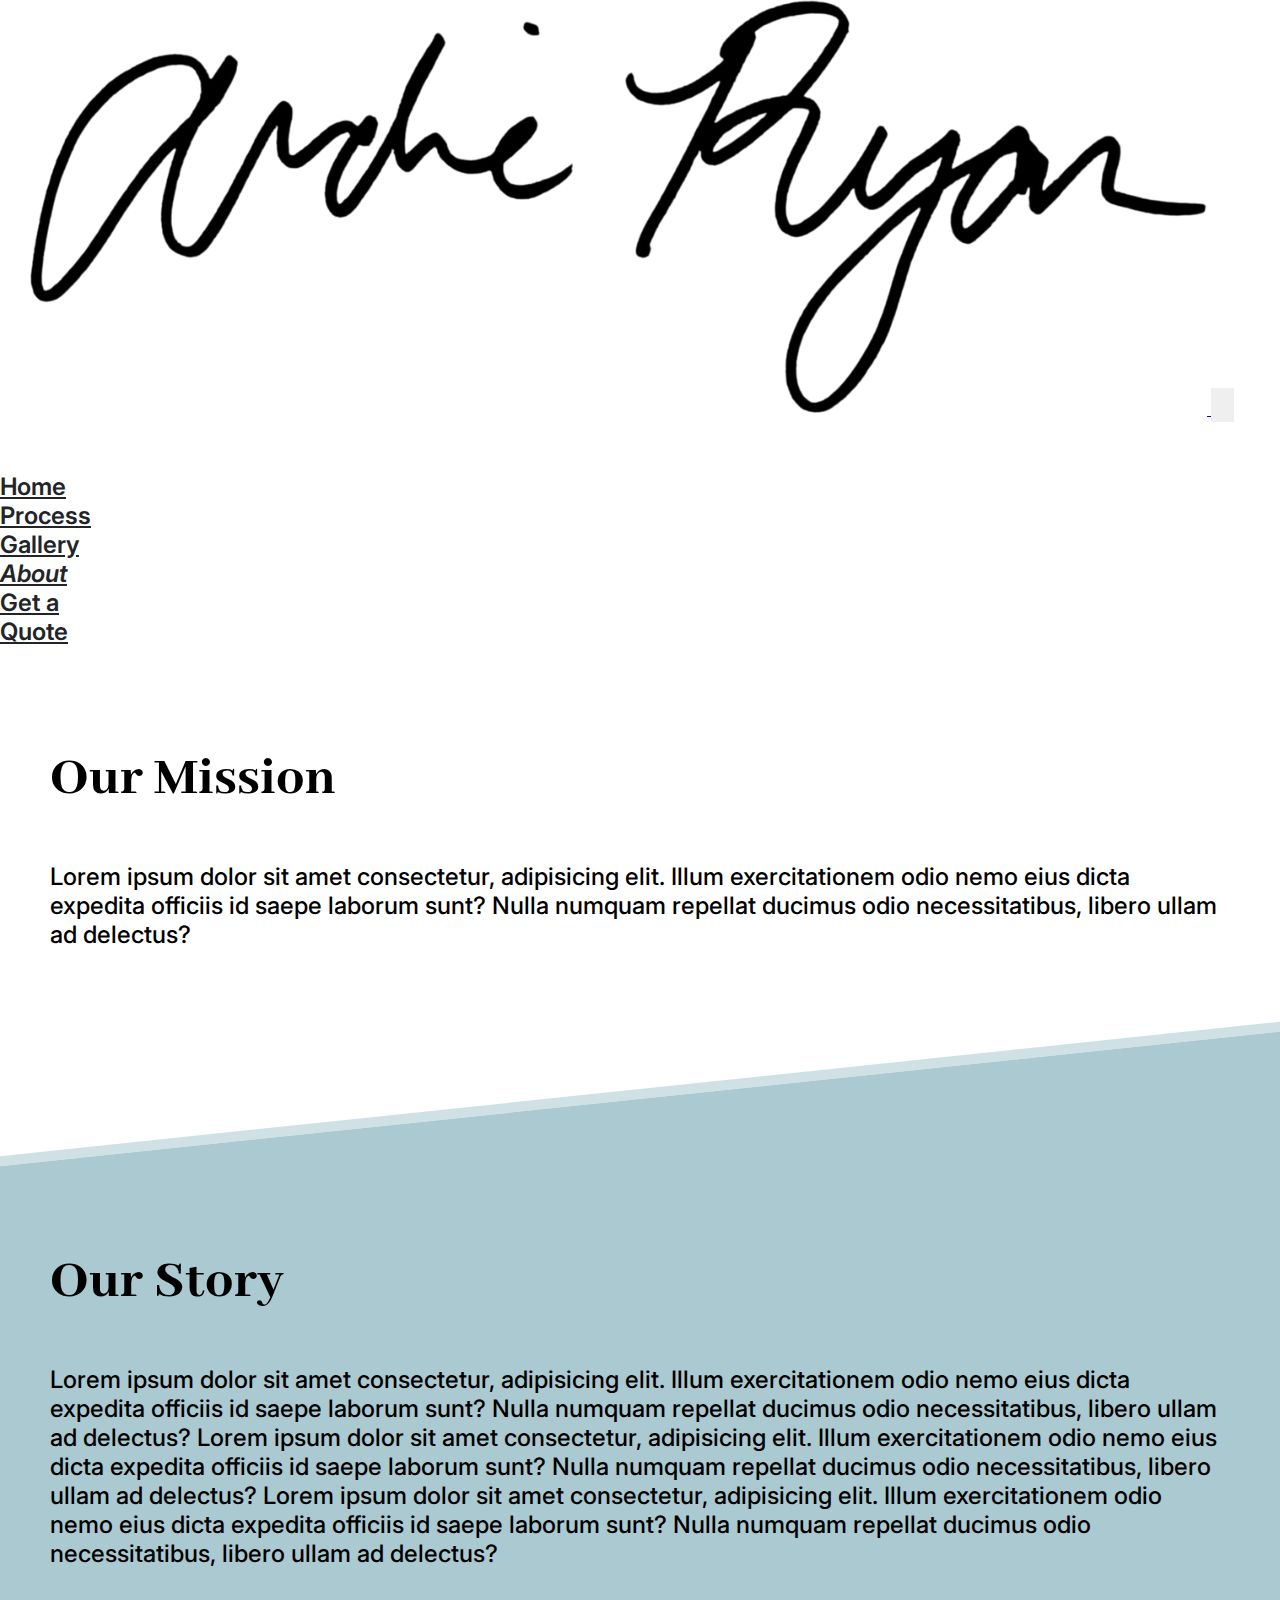
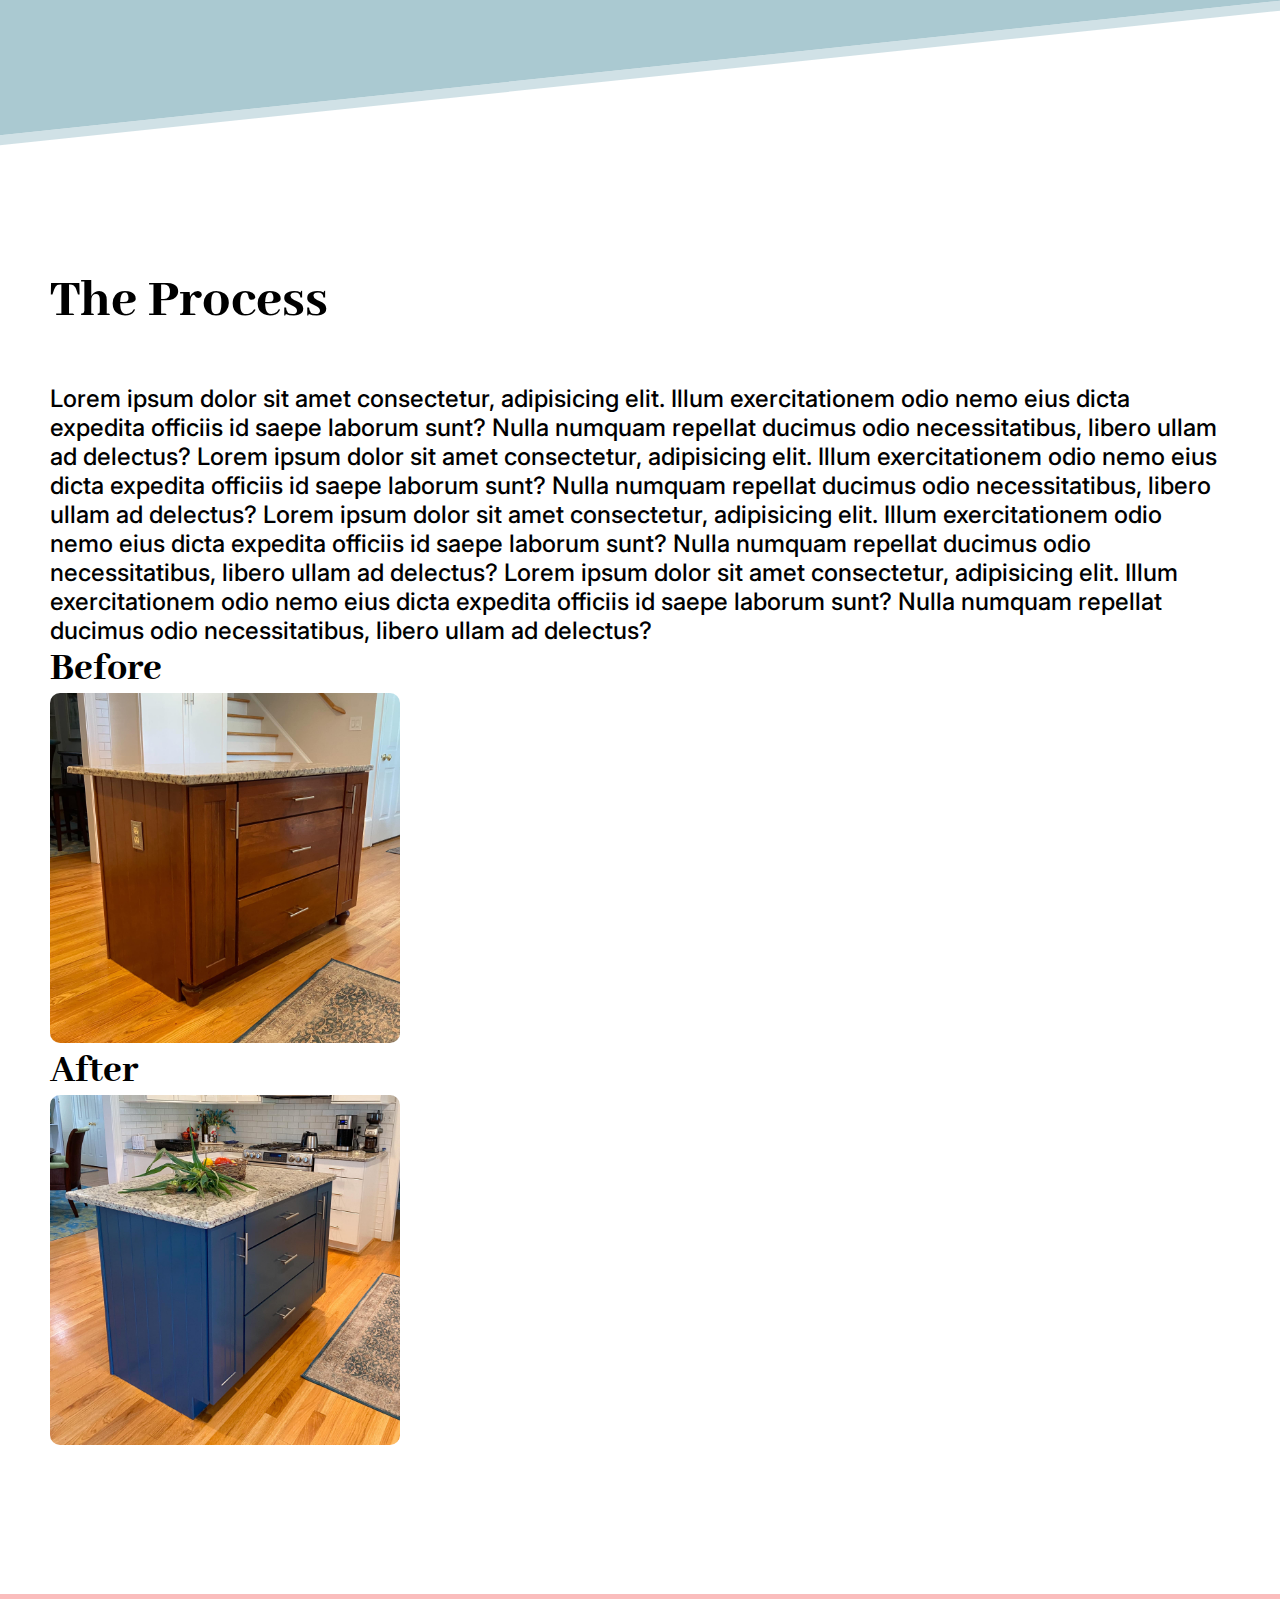
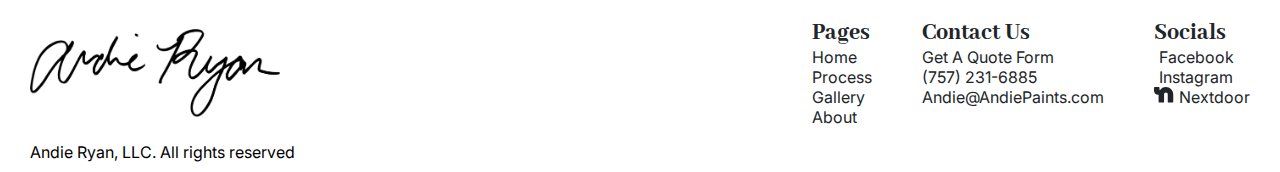
==== commit dff56e2e: "ignore storyboards directory" ====
--- a/about.html
+++ b/about.html
@@ -188,6 +188,6 @@
     <script src="https://code.jquery.com/jquery-3.6.1.js" integrity="sha256-3zlB5s2uwoUzrXK3BT7AX3FyvojsraNFxCc2vC/7pNI=" crossorigin="anonymous"></script>
     <script src="assets/js/glightbox.min.js"></script>
     <script src="https://cdn.jsdelivr.net/npm/swiper@9/swiper-bundle.min.js"></script>
-    <script src="assets/js/script.js"></script>
+    <script src="assets/js/script.min.js"></script>
 </body>
 </html>--- a/assets/css/style.css
+++ b/assets/css/style.css
@@ -69,6 +69,18 @@
     z-index: 1;
     margin-left: 30px;
     width: 200px;
+}
+.offcanvas-header {
+    padding-top: 30px;
+    padding-right: 30px;
+}
+.offcanvas-header button {
+    border: none;
+    background-color: transparent;
+}
+.offcanvas-header i::before {
+    color: #212529;
+    font-size: 2rem;
 }
 #footer #logo {
     margin-left: 0;
@@ -590,7 +602,7 @@
     justify-content: center;
 }
 #footer {
-    z-index: 999;
+    /* z-index: 999; */
     background-color: white;
     box-shadow: 0 -5px 0 0 var(--pink);
     /* outline: 5px solid var(--pink); */
